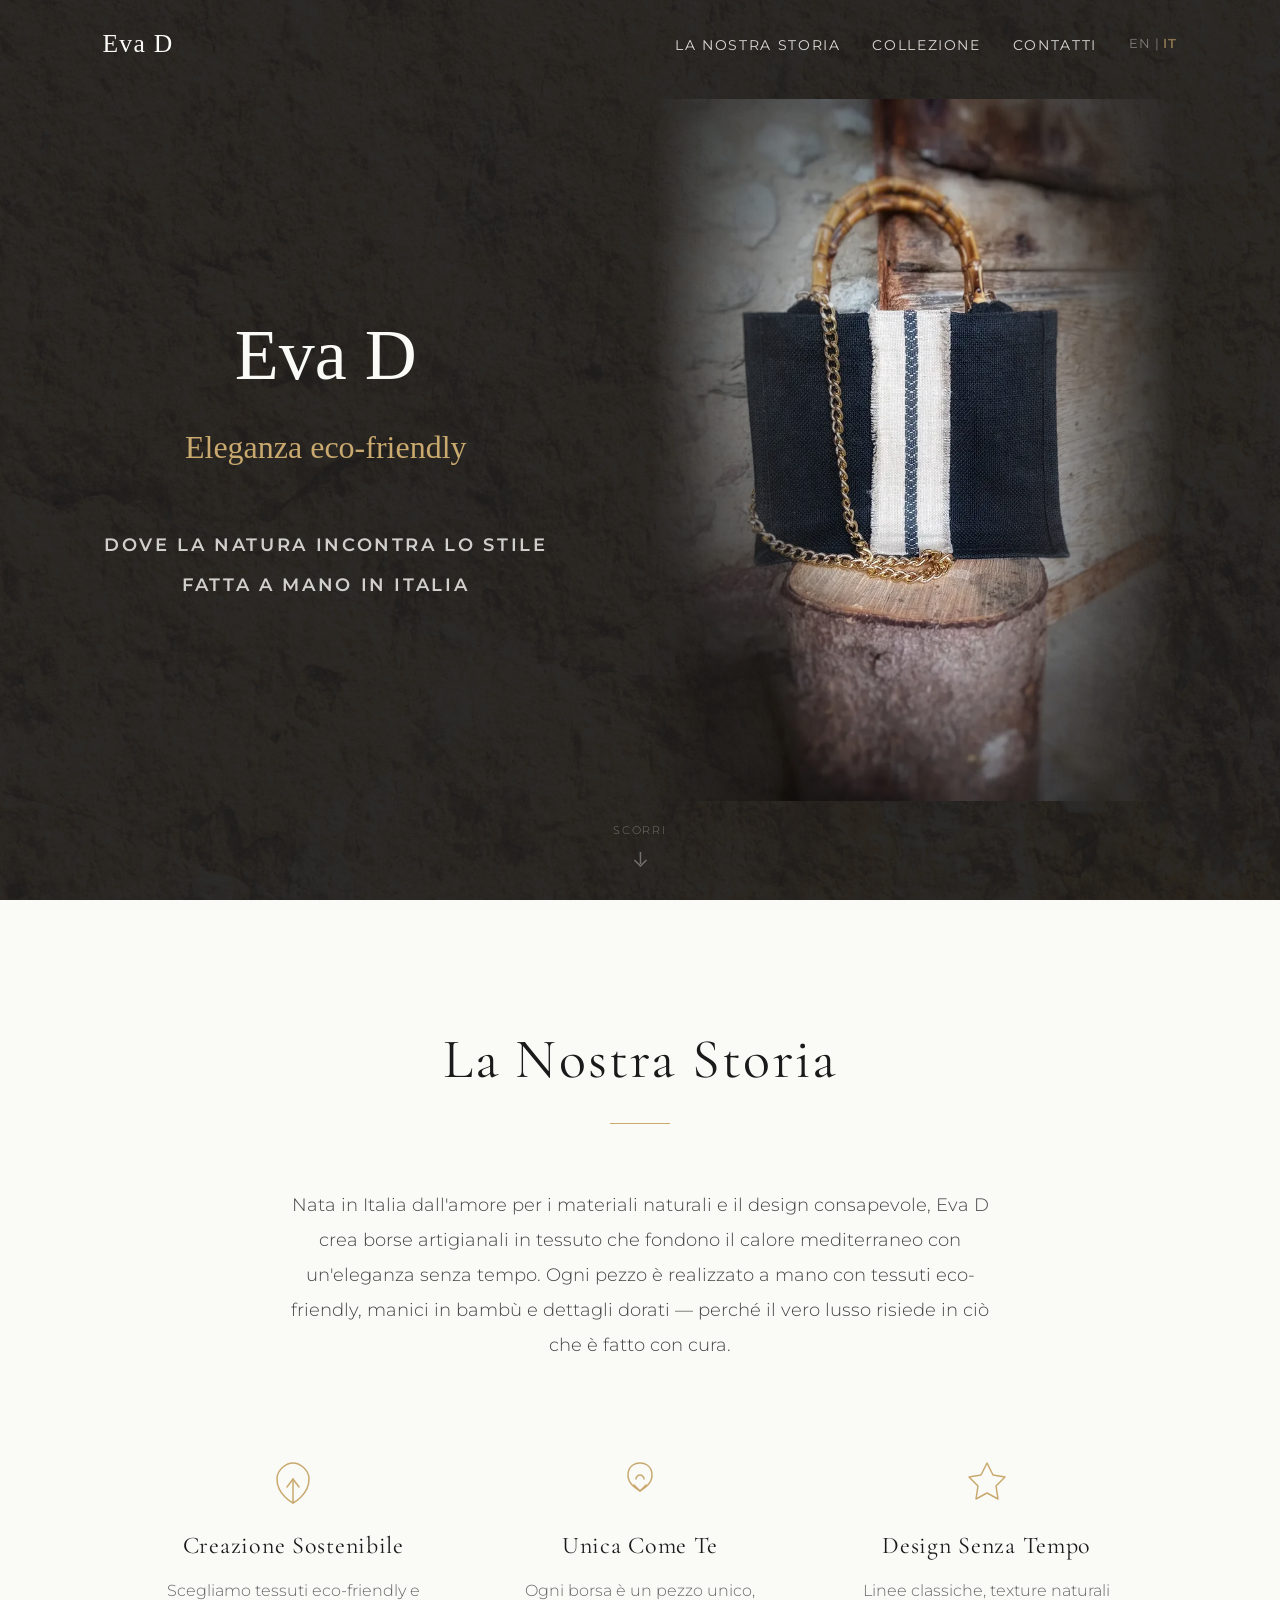
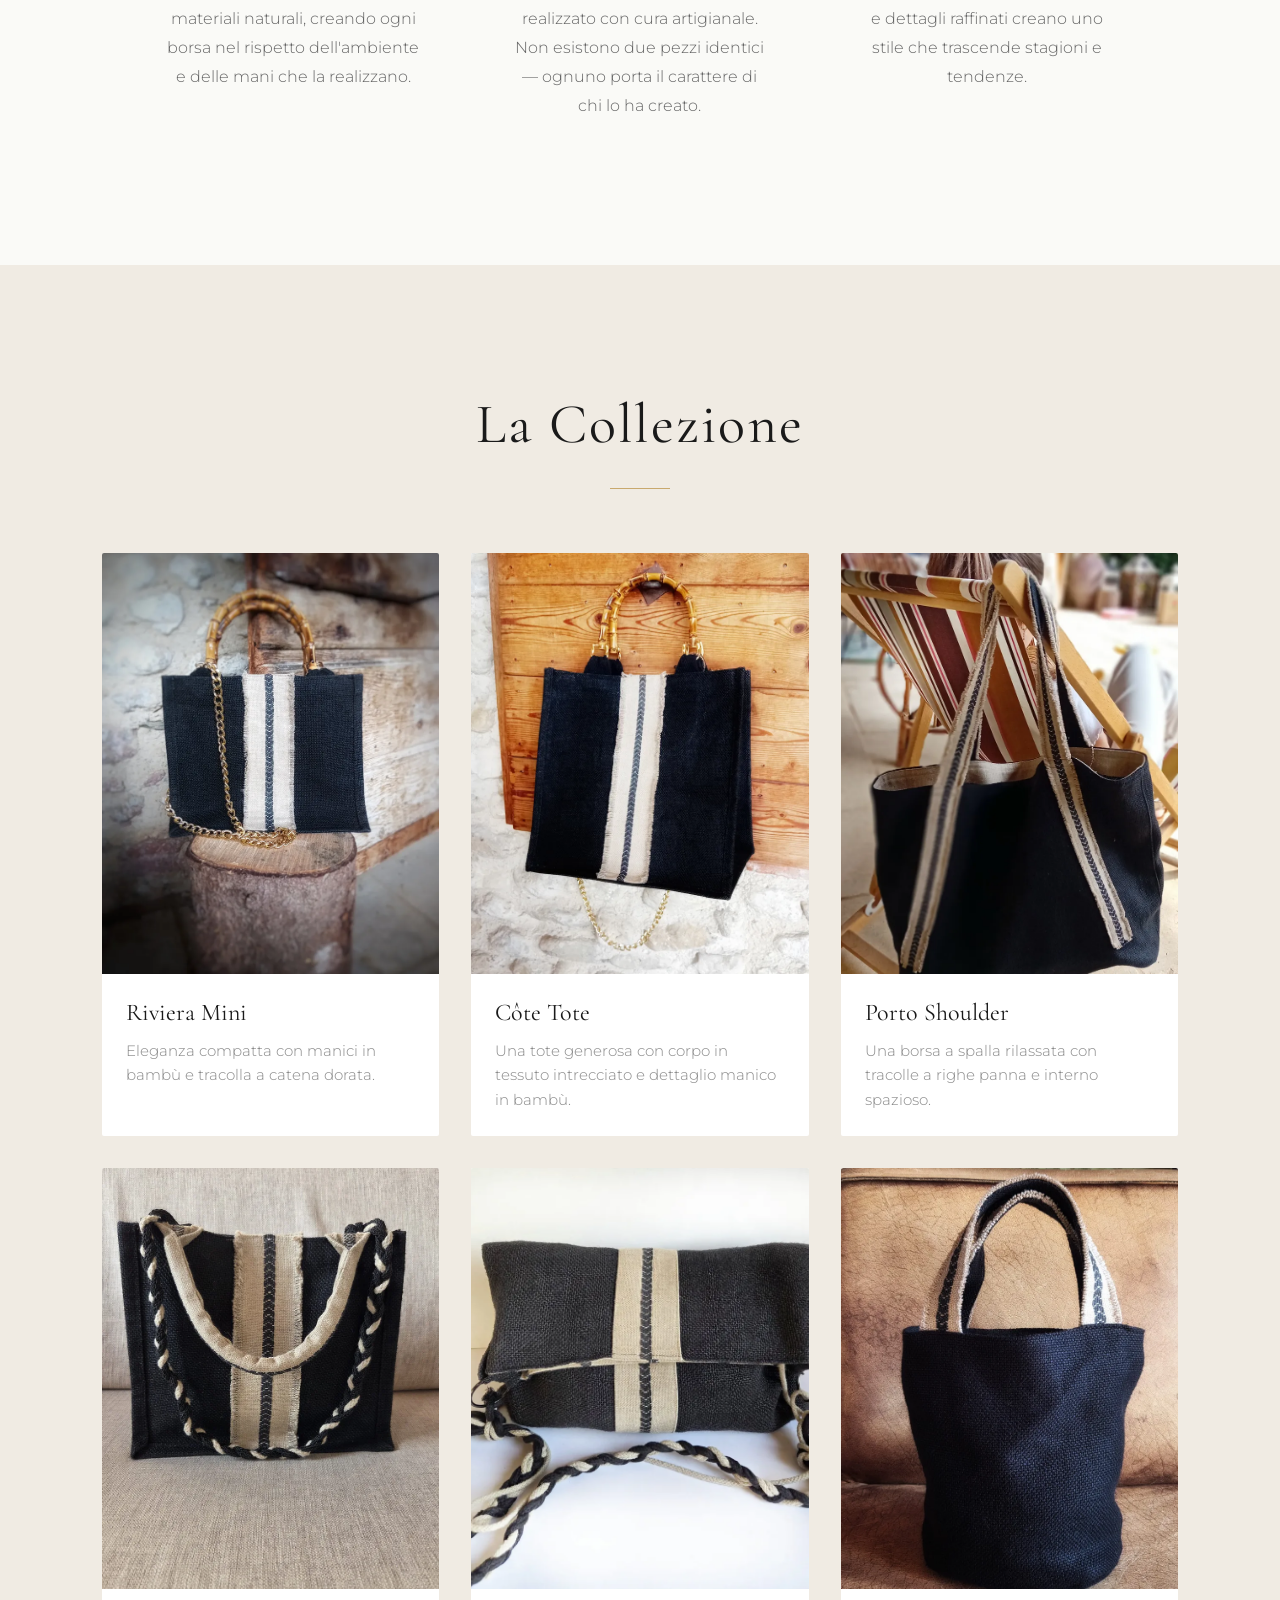
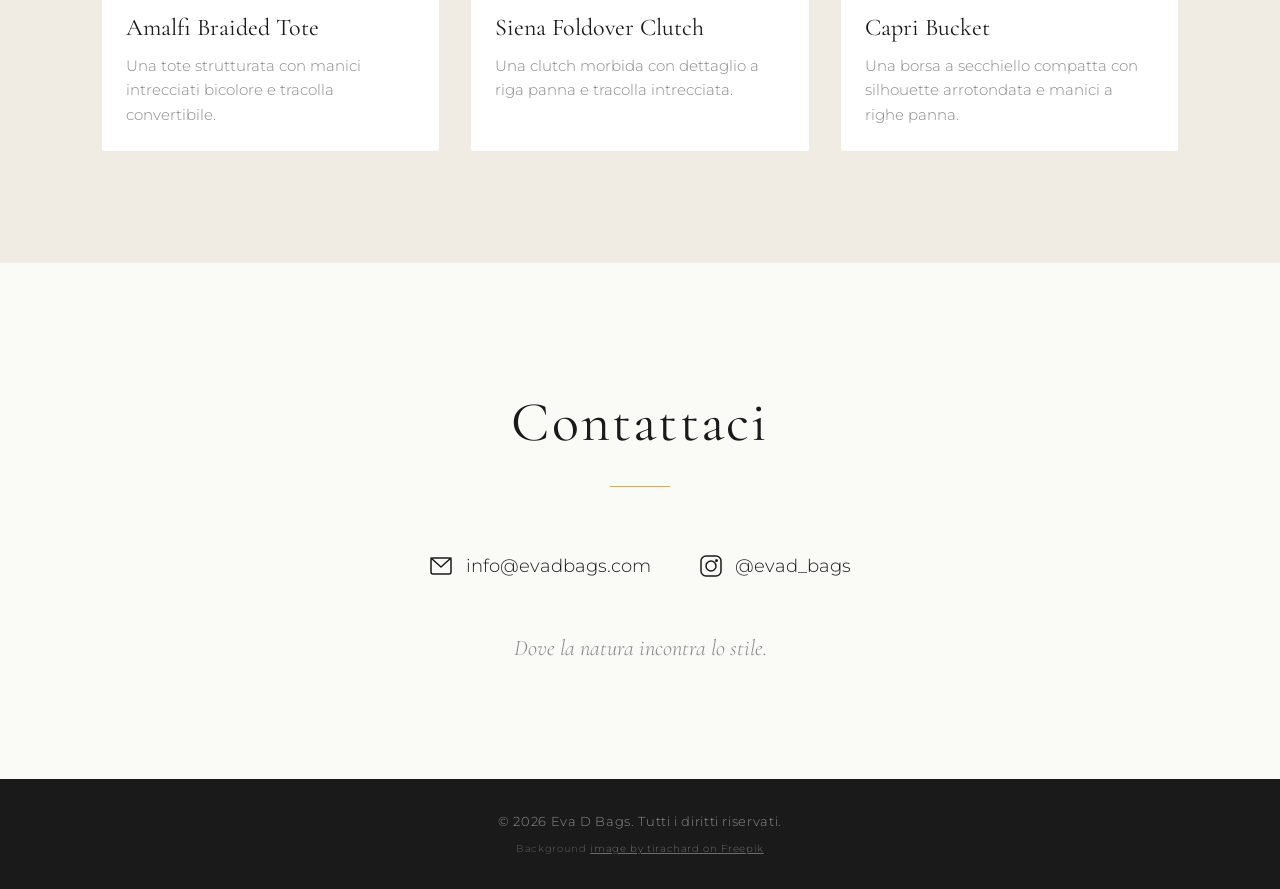
==== it/index.html @ 42381d44 "Further image updates" ====
<!DOCTYPE html>
<html lang="it">
<head>
  <meta charset="UTF-8">
  <meta name="viewport" content="width=device-width, initial-scale=1.0">
  <title>Eva D Bags — Eleganza Eco-Friendly, Fatta a Mano in Italia</title>
  <meta name="description" content="Eva D Bags — Borse artigianali in tessuto eco-friendly, fatte a mano in Italia. Manici in bamb&ugrave;, dettagli in catena dorata, design mediterraneo senza tempo.">
  <link rel="preconnect" href="https://fonts.googleapis.com">
  <link rel="preconnect" href="https://fonts.gstatic.com" crossorigin>
  <link href="https://fonts.googleapis.com/css2?family=Cormorant+Garamond:ital,wght@0,300;0,400;0,500;1,300;1,400&family=Montserrat:wght@300;400;600&display=swap" rel="stylesheet">
  <link rel="stylesheet" href="../css/styles.css">
</head>
<body>

  <!-- SKIP LINK -->
  <a href="#story-content" class="skip-link">Vai al contenuto principale</a>

  <!-- NAV -->
  <nav class="nav" role="navigation" aria-label="Navigazione principale">
    <a href="/" class="logo">Eva D</a>
    <div class="nav__right">
      <ul class="nav__links">
        <li><a href="#story-content">La Nostra Storia</a></li>
        <li><a href="#collection">Collezione</a></li>
        <li><a href="#contact">Contatti</a></li>
      </ul>
      <span class="lang-toggle">
        <a href="/" class="lang-link">EN</a><span class="lang-sep" aria-hidden="true">|</span><span class="active">IT</span>
      </span>
      <button class="hamburger" aria-label="Apri menu" aria-expanded="false" aria-controls="mobile-menu">
        <span aria-hidden="true"></span><span aria-hidden="true"></span><span aria-hidden="true"></span>
      </button>
    </div>
  </nav>

  <!-- MOBILE MENU -->
  <div class="mobile-menu" id="mobile-menu" aria-hidden="true">
    <a href="#story-content">La Nostra Storia</a>
    <a href="#collection">Collezione</a>
    <a href="#contact">Contatti</a>
    <span class="lang-toggle">
      <a href="/" class="lang-link">EN</a><span class="lang-sep" aria-hidden="true">|</span><span class="active">IT</span>
    </span>
  </div>

  <!-- HERO -->
  <section class="hero" id="story">
    <div class="hero__bg" aria-hidden="true"></div>
    <div class="hero__inner">
      <div class="hero__content">
        <h1 class="hero__logo">Eva D</h1>
        <p class="hero__tagline--script">Eleganza eco-friendly</p>
        <p class="hero__tagline">Dove la natura incontra lo stile</p>
        <p class="hero__subtitle">Fatta a mano in Italia</p>
      </div>
      <div class="hero__image">
        <picture>
          <source srcset="../images/bag1/20230917_152557_02_edited.webp" type="image/webp">
          <img src="../images/bag1/20230917_152557_02_edited.jpg" alt="Borsa Eva D artigianale con manici in bamb&ugrave; e catena dorata">
        </picture>
      </div>
    </div>
    <div class="hero__scroll" aria-hidden="true">
      <span>Scorri</span>
      <svg width="20" height="20" viewBox="0 0 20 20" fill="none" stroke="currentColor" stroke-width="1.5"><path d="M10 4v12M4 12l6 6 6-6"/></svg>
    </div>
  </section>

  <!-- LA NOSTRA STORIA -->
  <main>
  <section class="section" id="story-content">
    <div class="section__header fade-in">
      <h2 class="section__title">La Nostra Storia</h2>
      <div class="section__divider" aria-hidden="true"></div>
    </div>

    <p class="intro fade-in">
      Nata in Italia dall'amore per i materiali naturali e il design consapevole, Eva D crea borse artigianali in tessuto
      che fondono il calore mediterraneo con un'eleganza senza tempo. Ogni pezzo &egrave; realizzato a mano con tessuti eco-friendly,
      manici in bamb&ugrave; e dettagli dorati &mdash; perch&eacute; il vero lusso risiede in ci&ograve; che &egrave; fatto con cura.
    </p>

    <div class="benefits fade-in">
      <!-- Creazione Sostenibile -->
      <div class="benefit">
        <div class="benefit__icon" aria-hidden="true">
          <svg viewBox="0 0 48 48" fill="none" stroke="currentColor" stroke-width="1.5" stroke-linecap="round" stroke-linejoin="round">
            <path d="M24 44c0 0-16-8-16-24C8 10 18 4 24 4c6 0 16 6 16 16 0 16-16 24-16 24z"/>
            <path d="M24 44V20"/>
            <path d="M18 28l6-8 6 8"/>
          </svg>
        </div>
        <h3 class="benefit__title">Creazione Sostenibile</h3>
        <p class="benefit__text">Scegliamo tessuti eco-friendly e materiali naturali, creando ogni borsa nel rispetto dell'ambiente e delle mani che la realizzano.</p>
      </div>
      <!-- Unica Come Te -->
      <div class="benefit">
        <div class="benefit__icon" aria-hidden="true">
          <svg viewBox="0 0 48 48" fill="none" stroke="currentColor" stroke-width="1.5" stroke-linecap="round" stroke-linejoin="round">
            <path d="M24 4c-4 0-12 2-12 12 0 8 6 12 12 16 6-4 12-8 12-16 0-10-8-12-12-12z"/>
            <path d="M20 20c0-2 2-4 4-4s4 2 4 4"/>
            <path d="M18 26l6 6 6-6"/>
          </svg>
        </div>
        <h3 class="benefit__title">Unica Come Te</h3>
        <p class="benefit__text">Ogni borsa &egrave; un pezzo unico, realizzato con cura artigianale. Non esistono due pezzi identici &mdash; ognuno porta il carattere di chi lo ha creato.</p>
      </div>
      <!-- Design Senza Tempo -->
      <div class="benefit">
        <div class="benefit__icon" aria-hidden="true">
          <svg viewBox="0 0 48 48" fill="none" stroke="currentColor" stroke-width="1.5" stroke-linecap="round" stroke-linejoin="round">
            <path d="M24 4l6 12 12 2-9 9 2 13-11-6-11 6 2-13-9-9 12-2z"/>
          </svg>
        </div>
        <h3 class="benefit__title">Design Senza Tempo</h3>
        <p class="benefit__text">Linee classiche, texture naturali e dettagli raffinati creano uno stile che trascende stagioni e tendenze.</p>
      </div>
    </div>
  </section>

  <!-- COLLEZIONE -->
  <section class="section section--beige" id="collection">
    <div class="section__header fade-in">
      <h2 class="section__title">La Collezione</h2>
      <div class="section__divider" aria-hidden="true"></div>
    </div>

    <div class="collection-grid">
      <!-- Bag 1: Riviera Mini -->
      <div class="bag-card fade-in"
        aria-label="Riviera Mini — apri galleria"
        data-images='["../images/bag1/20230917_152557_02_edited.webp","../images/bag1/20230917_130843_edited_01.webp","../images/bag1/20230917_130938_edited__2_.webp","../images/bag1/20230917_142634_edited_01.webp"]'
        data-thumbs='["../images/bag1/20230917_152557_02_edited_thumb.webp","../images/bag1/20230917_130843_edited_01_thumb.webp","../images/bag1/20230917_130938_edited__2__thumb.webp","../images/bag1/20230917_142634_edited_01_thumb.webp"]'>
        <div class="bag-card__image">
          <picture>
            <source srcset="../images/bag1/card.webp" type="image/webp">
            <img src="../images/bag1/card.jpg" alt="Riviera Mini — borsa in tessuto scuro con riga panna, manici in bamb&ugrave; e catena dorata" loading="lazy">
          </picture>
        </div>
        <div class="bag-card__info">
          <h3 class="bag-card__name">Riviera Mini</h3>
          <p class="bag-card__desc">Eleganza compatta con manici in bamb&ugrave; e tracolla a catena dorata.</p>
        </div>
      </div>

      <!-- Bag 2: C&ocirc;te Tote -->
      <div class="bag-card fade-in"
        aria-label="C&ocirc;te Tote — apri galleria"
        data-images='["../images/bag2/20230917_143143_edited.webp","../images/bag2/20230917_141455_edited.webp","../images/bag2/20230917_145213_edited.webp"]'
        data-thumbs='["../images/bag2/20230917_143143_edited_thumb.webp","../images/bag2/20230917_141455_edited_thumb.webp","../images/bag2/20230917_145213_edited_thumb.webp"]'>
        <div class="bag-card__image">
          <picture>
            <source srcset="../images/bag2/card.webp" type="image/webp">
            <img src="../images/bag2/card.jpg" alt="C&ocirc;te Tote — tote in tessuto scuro con riga panna e manici in bamb&ugrave;" loading="lazy">
          </picture>
        </div>
        <div class="bag-card__info">
          <h3 class="bag-card__name">C&ocirc;te Tote</h3>
          <p class="bag-card__desc">Una tote generosa con corpo in tessuto intrecciato e dettaglio manico in bamb&ugrave;.</p>
        </div>
      </div>

      <!-- Bag 3: Porto Shoulder -->
      <div class="bag-card fade-in"
        aria-label="Porto Shoulder — apri galleria"
        data-images='["../images/bag3/20230917_140640_edited.webp","../images/bag3/20230917_140809_edited.webp","../images/bag3/20230917_144922_edited.webp","../images/bag3/20230917_145031_edited.webp"]'
        data-thumbs='["../images/bag3/20230917_140640_edited_thumb.webp","../images/bag3/20230917_140809_edited_thumb.webp","../images/bag3/20230917_144922_edited_thumb.webp","../images/bag3/20230917_145031_edited_thumb.webp"]'>
        <div class="bag-card__image">
          <picture>
            <source srcset="../images/bag3/card.webp" type="image/webp">
            <img src="../images/bag3/card.jpg" alt="Porto Shoulder — borsa a spalla in tessuto scuro con tracolle a righe panna" loading="lazy">
          </picture>
        </div>
        <div class="bag-card__info">
          <h3 class="bag-card__name">Porto Shoulder</h3>
          <p class="bag-card__desc">Una borsa a spalla rilassata con tracolle a righe panna e interno spazioso.</p>
        </div>
      </div>

      <!-- Bag 4: Amalfi Braided Tote -->
      <div class="bag-card fade-in"
        aria-label="Amalfi Braided Tote — apri galleria"
        data-images='["../images/bag4/img1.webp","../images/bag4/img2.webp","../images/bag4/img3.webp"]'
        data-thumbs='["../images/bag4/img1_thumb.webp","../images/bag4/img2_thumb.webp","../images/bag4/img3_thumb.webp"]'>
        <div class="bag-card__image">
          <picture>
            <source srcset="../images/bag4/card.webp" type="image/webp">
            <img src="../images/bag4/card.jpg" alt="Amalfi Braided Tote — tote strutturata in tessuto scuro con manici intrecciati panna e nero" loading="lazy">
          </picture>
        </div>
        <div class="bag-card__info">
          <h3 class="bag-card__name">Amalfi Braided Tote</h3>
          <p class="bag-card__desc">Una tote strutturata con manici intrecciati bicolore e tracolla convertibile.</p>
        </div>
      </div>

      <!-- Bag 5: Siena Foldover Clutch -->
      <div class="bag-card fade-in"
        aria-label="Siena Foldover Clutch — apri galleria"
        data-images='["../images/bag5/img1.webp","../images/bag5/img2.webp","../images/bag5/img3.webp","../images/bag5/img4.webp"]'
        data-thumbs='["../images/bag5/img1_thumb.webp","../images/bag5/img2_thumb.webp","../images/bag5/img3_thumb.webp","../images/bag5/img4_thumb.webp"]'>
        <div class="bag-card__image">
          <picture>
            <source srcset="../images/bag5/card.webp" type="image/webp">
            <img src="../images/bag5/card.jpg" alt="Siena Foldover Clutch — clutch morbida in tessuto scuro con riga panna e tracolla intrecciata" loading="lazy">
          </picture>
        </div>
        <div class="bag-card__info">
          <h3 class="bag-card__name">Siena Foldover Clutch</h3>
          <p class="bag-card__desc">Una clutch morbida con dettaglio a riga panna e tracolla intrecciata.</p>
        </div>
      </div>

      <!-- Bag 6: Capri Bucket -->
      <div class="bag-card fade-in"
        aria-label="Capri Bucket — apri galleria"
        data-images='["../images/bag6/img1.webp","../images/bag6/img2.webp","../images/bag6/img3.webp","../images/bag6/img4.webp"]'
        data-thumbs='["../images/bag6/img1_thumb.webp","../images/bag6/img2_thumb.webp","../images/bag6/img3_thumb.webp","../images/bag6/img4_thumb.webp"]'>
        <div class="bag-card__image">
          <picture>
            <source srcset="../images/bag6/card.webp" type="image/webp">
            <img src="../images/bag6/card.jpg" alt="Capri Bucket — piccola borsa a secchiello in tessuto scuro con manici a righe panna" loading="lazy">
          </picture>
        </div>
        <div class="bag-card__info">
          <h3 class="bag-card__name">Capri Bucket</h3>
          <p class="bag-card__desc">Una borsa a secchiello compatta con silhouette arrotondata e manici a righe panna.</p>
        </div>
      </div>
    </div>
  </section>

  <!-- CONTATTI -->
  <section class="section contact" id="contact">
    <div class="section__header fade-in">
      <h2 class="section__title">Contattaci</h2>
      <div class="section__divider" aria-hidden="true"></div>
    </div>

    <div class="contact__links fade-in">
      <a href="mailto:info@evadbags.com" class="contact__link">
        <svg aria-hidden="true" viewBox="0 0 24 24" fill="none" stroke="currentColor" stroke-width="1.5" stroke-linecap="round" stroke-linejoin="round">
          <rect x="2" y="4" width="20" height="16" rx="2"/>
          <path d="M22 4L12 13 2 4"/>
        </svg>
        info@evadbags.com
      </a>
      <a href="https://instagram.com/evad_bags" target="_blank" rel="noopener" class="contact__link">
        <svg aria-hidden="true" viewBox="0 0 24 24" fill="none" stroke="currentColor" stroke-width="1.5" stroke-linecap="round" stroke-linejoin="round">
          <rect x="2" y="2" width="20" height="20" rx="5"/>
          <circle cx="12" cy="12" r="5"/>
          <circle cx="17.5" cy="6.5" r="1.5" fill="currentColor" stroke="none"/>
        </svg>
        @evad_bags
      </a>
    </div>

    <p class="contact__tagline fade-in">Dove la natura incontra lo stile.</p>
  </section>
  </main>

  <!-- FOOTER -->
  <footer class="footer">
    &copy; 2026 Eva D Bags. Tutti i diritti riservati.
    <span class="footer__attribution">Background <a href="https://www.freepik.com/free-photo/stain-white-concrete-counter-building_1040081.htm" target="_blank" rel="noopener">image by tirachard on Freepik</a></span>
  </footer>

  <!-- LIGHTBOX -->
  <div class="lightbox" role="dialog" aria-label="Galleria immagini" aria-hidden="true">
    <button class="lightbox__close" aria-label="Chiudi galleria">&times;</button>
    <div class="lightbox__main">
      <button class="lightbox__arrow lightbox__arrow--prev" aria-label="Immagine precedente">&#8249;</button>
      <img src="" alt="">
      <button class="lightbox__arrow lightbox__arrow--next" aria-label="Immagine successiva">&#8250;</button>
    </div>
    <div class="lightbox__info" aria-live="polite">
      <h3 class="lightbox__name"></h3>
      <p class="lightbox__desc"></p>
    </div>
    <div class="lightbox__thumbs"></div>
  </div>

  <script src="../js/main.js"></script>
</body>
</html>
---- css/styles.css ----
/* ===== RESET & BASE ===== */
*, *::before, *::after { margin: 0; padding: 0; box-sizing: border-box; }
html { scroll-behavior: smooth; }
body {
  font-family: 'Montserrat', sans-serif;
  font-weight: 300;
  color: #1A1A1A;
  background: #FAFAF7;
  line-height: 1.7;
  -webkit-font-smoothing: antialiased;
}
img { max-width: 100%; height: auto; display: block; }
a { color: inherit; text-decoration: none; }
button { font-family: inherit; cursor: pointer; border: none; background: none; }

/* ===== SKIP LINK ===== */
.skip-link {
  position: absolute;
  top: -100%;
  left: 1rem;
  padding: 0.8rem 1.5rem;
  background: #1A1A1A;
  color: #FAFAF7;
  font-size: 0.9rem;
  z-index: 9999;
  border-radius: 0 0 4px 4px;
}
.skip-link:focus {
  top: 0;
}

/* ===== FOCUS VISIBLE ===== */
*:focus-visible {
  outline: 2px solid #C9A96E;
  outline-offset: 2px;
}

/* ===== TYPOGRAPHY ===== */
h1, h2, h3 { font-family: 'Cormorant Garamond', serif; font-weight: 400; }
.logo {
  font-family: 'Lucida Handwriting', 'Brush Script MT', cursive;
  font-size: 1.6rem;
  letter-spacing: 0.05em;
  color: #1A1A1A;
}

/* ===== NAV ===== */
.nav {
  position: fixed;
  top: 0;
  left: 0;
  right: 0;
  z-index: 1000;
  display: flex;
  align-items: center;
  justify-content: space-between;
  padding: 1.2rem 5%;
  transition: background 0.4s, box-shadow 0.4s, padding 0.4s;
}
.nav--scrolled {
  background: rgba(250, 250, 247, 0.97);
  box-shadow: 0 1px 20px rgba(0,0,0,0.06);
  padding: 0.8rem 5%;
}
.nav .logo { color: #FAFAF7; }
.nav--scrolled .logo { color: #1A1A1A; }
.nav__right { display: flex; align-items: center; gap: 2rem; }
.nav__links { display: flex; gap: 2rem; list-style: none; }
.nav__links a {
  font-size: 0.85rem;
  font-weight: 400;
  letter-spacing: 0.12em;
  text-transform: uppercase;
  position: relative;
  transition: color 0.3s;
  color: rgba(250, 250, 247, 0.85);
}
.nav--scrolled .nav__links a { color: #1A1A1A; }
.nav__links a::after {
  content: '';
  position: absolute;
  bottom: -4px;
  left: 0;
  width: 0;
  height: 1px;
  background: #C9A96E;
  transition: width 0.3s;
}
.nav__links a:hover::after { width: 100%; }
.lang-toggle {
  font-size: 0.8rem;
  font-weight: 400;
  letter-spacing: 0.1em;
  color: rgba(250, 250, 247, 0.7);
  opacity: 0.6;
  transition: opacity 0.3s;
}
.lang-toggle:hover { opacity: 1; }
.lang-toggle .active { opacity: 1; font-weight: 600; color: #C9A96E; }
.nav--scrolled .lang-toggle { color: #1A1A1A; }
.lang-sep { margin: 0 0.2rem; }

/* Hamburger */
.hamburger { display: none; flex-direction: column; gap: 5px; padding: 4px; }
.hamburger span {
  display: block;
  width: 24px;
  height: 1.5px;
  background: #FAFAF7;
  transition: transform 0.3s, opacity 0.3s;
}
.hamburger.open span:nth-child(1) { transform: translateY(6.5px) rotate(45deg); }
.hamburger.open span:nth-child(2) { opacity: 0; }
.hamburger.open span:nth-child(3) { transform: translateY(-6.5px) rotate(-45deg); }
.nav--scrolled .hamburger span { background: #1A1A1A; }

/* Mobile nav */
.mobile-menu {
  display: none;
  position: fixed;
  top: 0;
  left: 0;
  right: 0;
  bottom: 0;
  background: rgba(250, 250, 247, 0.98);
  z-index: 999;
  flex-direction: column;
  align-items: center;
  justify-content: center;
  gap: 2.5rem;
}
.mobile-menu.open { display: flex; }
.mobile-menu a {
  font-family: 'Cormorant Garamond', serif;
  font-size: 1.8rem;
  letter-spacing: 0.08em;
}
.mobile-menu .lang-toggle { font-size: 1rem; margin-top: 1rem; }

/* ===== HERO ===== */
.hero {
  position: relative;
  height: 100vh;
  min-height: 600px;
  display: flex;
  align-items: center;
  justify-content: center;
  overflow: hidden;
  background: #1A1A1A;
}
.hero__bg {
  position: absolute;
  inset: 0;
  z-index: 0;
  background: url('../images/hero-bg.webp') center/cover no-repeat;
  opacity: 0.08;
}
.hero__inner {
  position: relative;
  z-index: 1;
  display: flex;
  align-items: center;
  justify-content: center;
  gap: clamp(3rem, 8vw, 8rem);
  width: 100%;
  max-width: 1200px;
  padding: 2rem 5%;
}
.hero__content {
  flex: 1;
  text-align: center;
}
.hero__logo {
  font-family: 'Lucida Handwriting', 'Brush Script MT', cursive;
  font-size: clamp(2.5rem, 6vw, 4.5rem);
  color: #FAFAF7;
  margin-bottom: 0.2rem;
}
.hero__tagline--script {
  font-family: 'Lucida Handwriting', 'Brush Script MT', cursive;
  font-size: clamp(1.4rem, 3vw, 2rem);
  color: #C9A96E;
  margin-bottom: 3.5rem;
  white-space: nowrap;
}
.hero__tagline,
.hero__subtitle {
  font-family: 'Montserrat', sans-serif;
  font-size: clamp(0.9rem, 1.8vw, 1.1rem);
  font-weight: 600;
  letter-spacing: 0.15em;
  text-transform: uppercase;
  color: rgba(250, 250, 247, 0.8);
  margin-bottom: 0.4rem;
  white-space: nowrap;
}
.hero__subtitle {
  margin-top: 0.6rem;
}
.hero__image {
  flex: 1 1 50%;
  max-width: 550px;
  position: relative;
}
.hero__image img {
  -webkit-mask-image: linear-gradient(to right, transparent, black 40%, black 60%, transparent);
  mask-image: linear-gradient(to right, transparent, black 40%, black 60%, transparent);
}
.hero__image img {
  width: 100%;
  height: auto;
  display: block;
}
.hero__scroll {
  position: absolute;
  bottom: 2rem;
  left: 50%;
  transform: translateX(-50%);
  z-index: 1;
  display: flex;
  flex-direction: column;
  align-items: center;
  gap: 0.5rem;
  color: rgba(250, 250, 247, 0.6);
  opacity: 0.6;
  animation: bounce 2s infinite;
}
.hero__scroll span {
  font-size: 0.7rem;
  letter-spacing: 0.15em;
  text-transform: uppercase;
}
@keyframes bounce {
  0%, 100% { transform: translateX(-50%) translateY(0); }
  50% { transform: translateX(-50%) translateY(8px); }
}

/* ===== SECTIONS ===== */
.section {
  padding: 6rem 5%;
}
.section--beige { background: #F0EBE3; }
.section__header {
  text-align: center;
  margin-bottom: 4rem;
}
.section__title {
  font-size: clamp(2.2rem, 5vw, 3.5rem);
  margin-bottom: 1rem;
  letter-spacing: 0.04em;
}
.section__divider {
  width: 60px;
  height: 1px;
  background: #C9A96E;
  margin: 0 auto;
}

/* ===== STORY / INTRO ===== */
.intro {
  max-width: 700px;
  margin: 0 auto 4rem;
  text-align: center;
  font-size: 1.15rem;
  line-height: 1.9;
  color: #444;
}

/* Benefits */
.benefits {
  display: grid;
  grid-template-columns: 1fr;
  gap: 2.5rem;
  max-width: 1000px;
  margin: 0 auto;
}
.benefit {
  text-align: center;
  padding: 2rem 1.5rem;
}
.benefit__icon {
  width: 48px;
  height: 48px;
  margin: 0 auto 1.2rem;
  color: #C9A96E;
}
.benefit__icon svg { width: 100%; height: 100%; }
.benefit__title {
  font-size: 1.5rem;
  margin-bottom: 0.6rem;
  letter-spacing: 0.03em;
}
.benefit__text {
  font-size: 1rem;
  color: #666;
  line-height: 1.8;
}

/* ===== COLLECTION ===== */
.collection-grid {
  display: grid;
  grid-template-columns: 1fr;
  gap: 2rem;
  max-width: 1200px;
  margin: 0 auto;
}
.bag-card {
  position: relative;
  cursor: pointer;
  overflow: hidden;
  border-radius: 2px;
  background: #fff;
  transition: transform 0.4s, box-shadow 0.4s;
}
.bag-card:hover {
  transform: translateY(-4px);
  box-shadow: 0 12px 40px rgba(0,0,0,0.08);
}
.bag-card__image {
  aspect-ratio: 4/5;
  overflow: hidden;
}
.bag-card__image img, .bag-card__image picture {
  width: 100%;
  height: 100%;
  object-fit: cover;
  transition: transform 0.6s;
}
.bag-card:hover .bag-card__image img { transform: scale(1.03); }
.bag-card__info {
  padding: 1.2rem 1.5rem 1.5rem;
}
.bag-card__name {
  font-family: 'Cormorant Garamond', serif;
  font-size: 1.5rem;
  margin-bottom: 0.3rem;
}
.bag-card__desc {
  font-size: 0.95rem;
  color: #888;
  line-height: 1.6;
}
.bag-card--placeholder {
  cursor: default;
}
.bag-card--placeholder:hover {
  transform: none;
  box-shadow: none;
}
.bag-card--placeholder .bag-card__image {
  display: flex;
  align-items: center;
  justify-content: center;
  background: #F0EBE3;
}
.bag-card--placeholder .bag-card__image img { object-fit: contain; padding: 2rem; }

/* ===== LIGHTBOX ===== */
.lightbox {
  display: none;
  position: fixed;
  inset: 0;
  z-index: 2000;
  background: rgba(26, 26, 26, 0.92);
  align-items: center;
  justify-content: center;
  flex-direction: column;
  padding: 2rem;
}
.lightbox.open { display: flex; }
.lightbox__close {
  position: absolute;
  top: 1.5rem;
  right: 1.5rem;
  color: #fff;
  font-size: 2rem;
  z-index: 2001;
  opacity: 0.7;
  transition: opacity 0.3s;
  background: none;
  border: none;
  cursor: pointer;
  line-height: 1;
}
.lightbox__close:hover { opacity: 1; }
.lightbox__main {
  position: relative;
  max-width: 800px;
  width: 100%;
  display: flex;
  align-items: center;
  justify-content: center;
}
.lightbox__main img {
  max-height: 70vh;
  max-width: 100%;
  object-fit: contain;
  border-radius: 2px;
}
.lightbox__arrow {
  position: absolute;
  top: 50%;
  transform: translateY(-50%);
  color: #fff;
  font-size: 2.5rem;
  opacity: 0.6;
  transition: opacity 0.3s;
  background: none;
  border: none;
  cursor: pointer;
  padding: 1rem;
  z-index: 2001;
}
.lightbox__arrow:hover { opacity: 1; }
.lightbox__arrow--prev { left: -3rem; }
.lightbox__arrow--next { right: -3rem; }
.lightbox__info {
  text-align: center;
  color: #fff;
  margin-top: 1.2rem;
}
.lightbox__name {
  font-family: 'Cormorant Garamond', serif;
  font-size: 1.5rem;
  margin-bottom: 0.3rem;
}
.lightbox__desc {
  font-size: 0.85rem;
  opacity: 0.7;
}
.lightbox__thumbs {
  display: flex;
  gap: 0.5rem;
  margin-top: 1rem;
  justify-content: center;
  flex-wrap: wrap;
}
.lightbox__thumb {
  width: 60px;
  height: 60px;
  border-radius: 2px;
  overflow: hidden;
  cursor: pointer;
  opacity: 0.5;
  transition: opacity 0.3s;
  border: 2px solid transparent;
}
.lightbox__thumb.active { opacity: 1; border-color: #C9A96E; }
.lightbox__thumb:hover { opacity: 0.8; }
.lightbox__thumb img { width: 100%; height: 100%; object-fit: cover; }

/* ===== CONTACT ===== */
.contact {
  text-align: center;
}
.contact__links {
  display: flex;
  justify-content: center;
  gap: 3rem;
  margin-top: 2rem;
  flex-wrap: wrap;
}
.contact__link {
  display: flex;
  align-items: center;
  gap: 0.8rem;
  font-size: 1.1rem;
  transition: color 0.3s;
}
.contact__link:hover { color: #C9A96E; }
.contact__link svg {
  width: 24px;
  height: 24px;
  flex-shrink: 0;
}
.contact__tagline {
  margin-top: 3rem;
  font-family: 'Cormorant Garamond', serif;
  font-size: 1.4rem;
  font-style: italic;
  color: #888;
}

/* ===== FOOTER ===== */
.footer {
  background: #1A1A1A;
  color: rgba(255,255,255,0.5);
  text-align: center;
  padding: 2rem 5%;
  font-size: 0.8rem;
  letter-spacing: 0.05em;
}
.footer__attribution {
  display: block;
  margin-top: 0.5rem;
  font-size: 0.6rem;
  opacity: 0.6;
}
.footer__attribution a {
  color: rgba(255,255,255,0.6);
  text-decoration: underline;
}

/* ===== ANIMATIONS ===== */
.fade-in {
  opacity: 0;
  transform: translateY(30px);
  transition: opacity 0.8s ease, transform 0.8s ease;
}
.fade-in.visible {
  opacity: 1;
  transform: translateY(0);
}

/* ===== RESPONSIVE ===== */
@media (min-width: 768px) {
  .benefits { grid-template-columns: repeat(3, 1fr); }
  .collection-grid { grid-template-columns: repeat(2, 1fr); }
}
@media (min-width: 1024px) {
  .collection-grid { grid-template-columns: repeat(3, 1fr); }
  .nav { padding: 1.4rem 8%; }
  .nav--scrolled { padding: 0.9rem 8%; }
  .section { padding: 7rem 8%; }
}
@media (max-width: 767px) {
  .nav__links { display: none; }
  .nav .lang-toggle { display: none; }
  .hamburger { display: flex; }
  .hero__inner {
    flex-direction: column-reverse;
    text-align: center;
    gap: 2rem;
  }
  .hero__image { width: clamp(180px, 50vw, 280px); }
  .lightbox__arrow--prev { left: 0; }
  .lightbox__arrow--next { right: 0; }
  .lightbox__arrow { font-size: 1.8rem; padding: 0.5rem; }
}
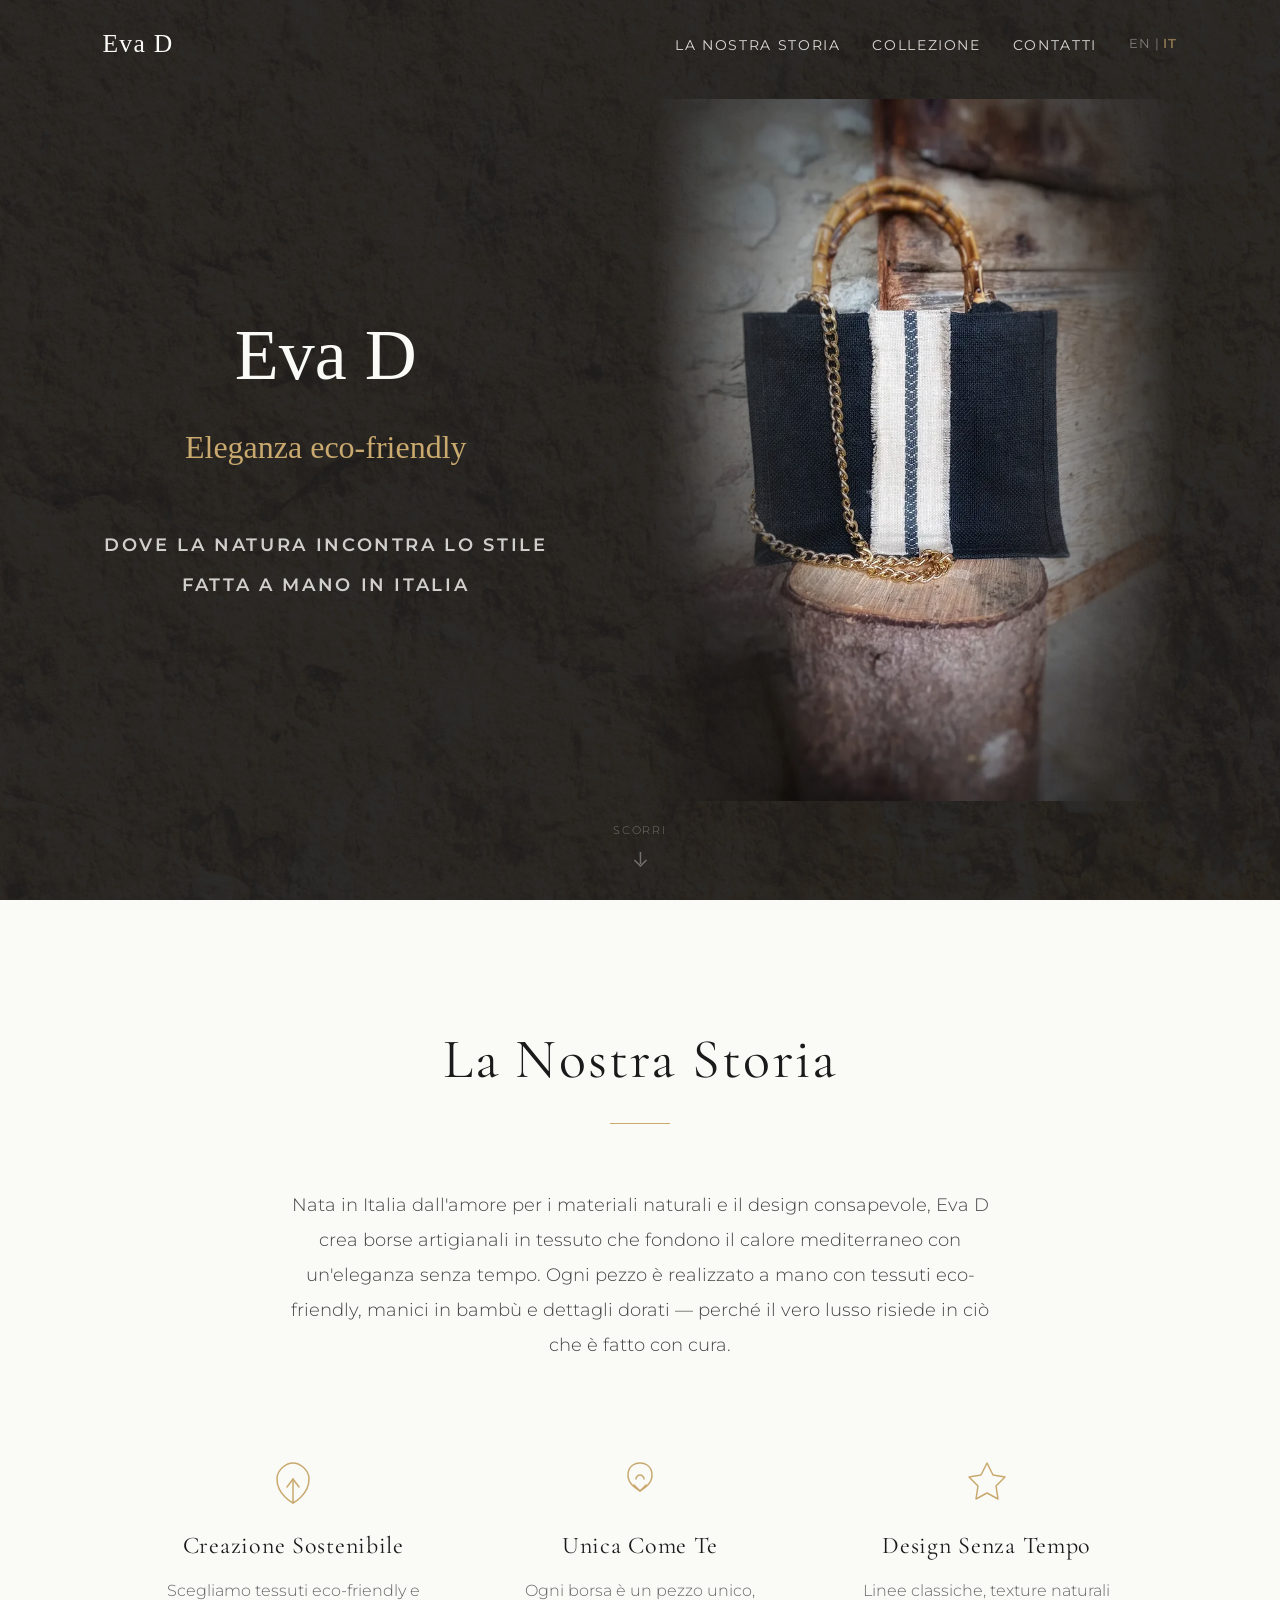
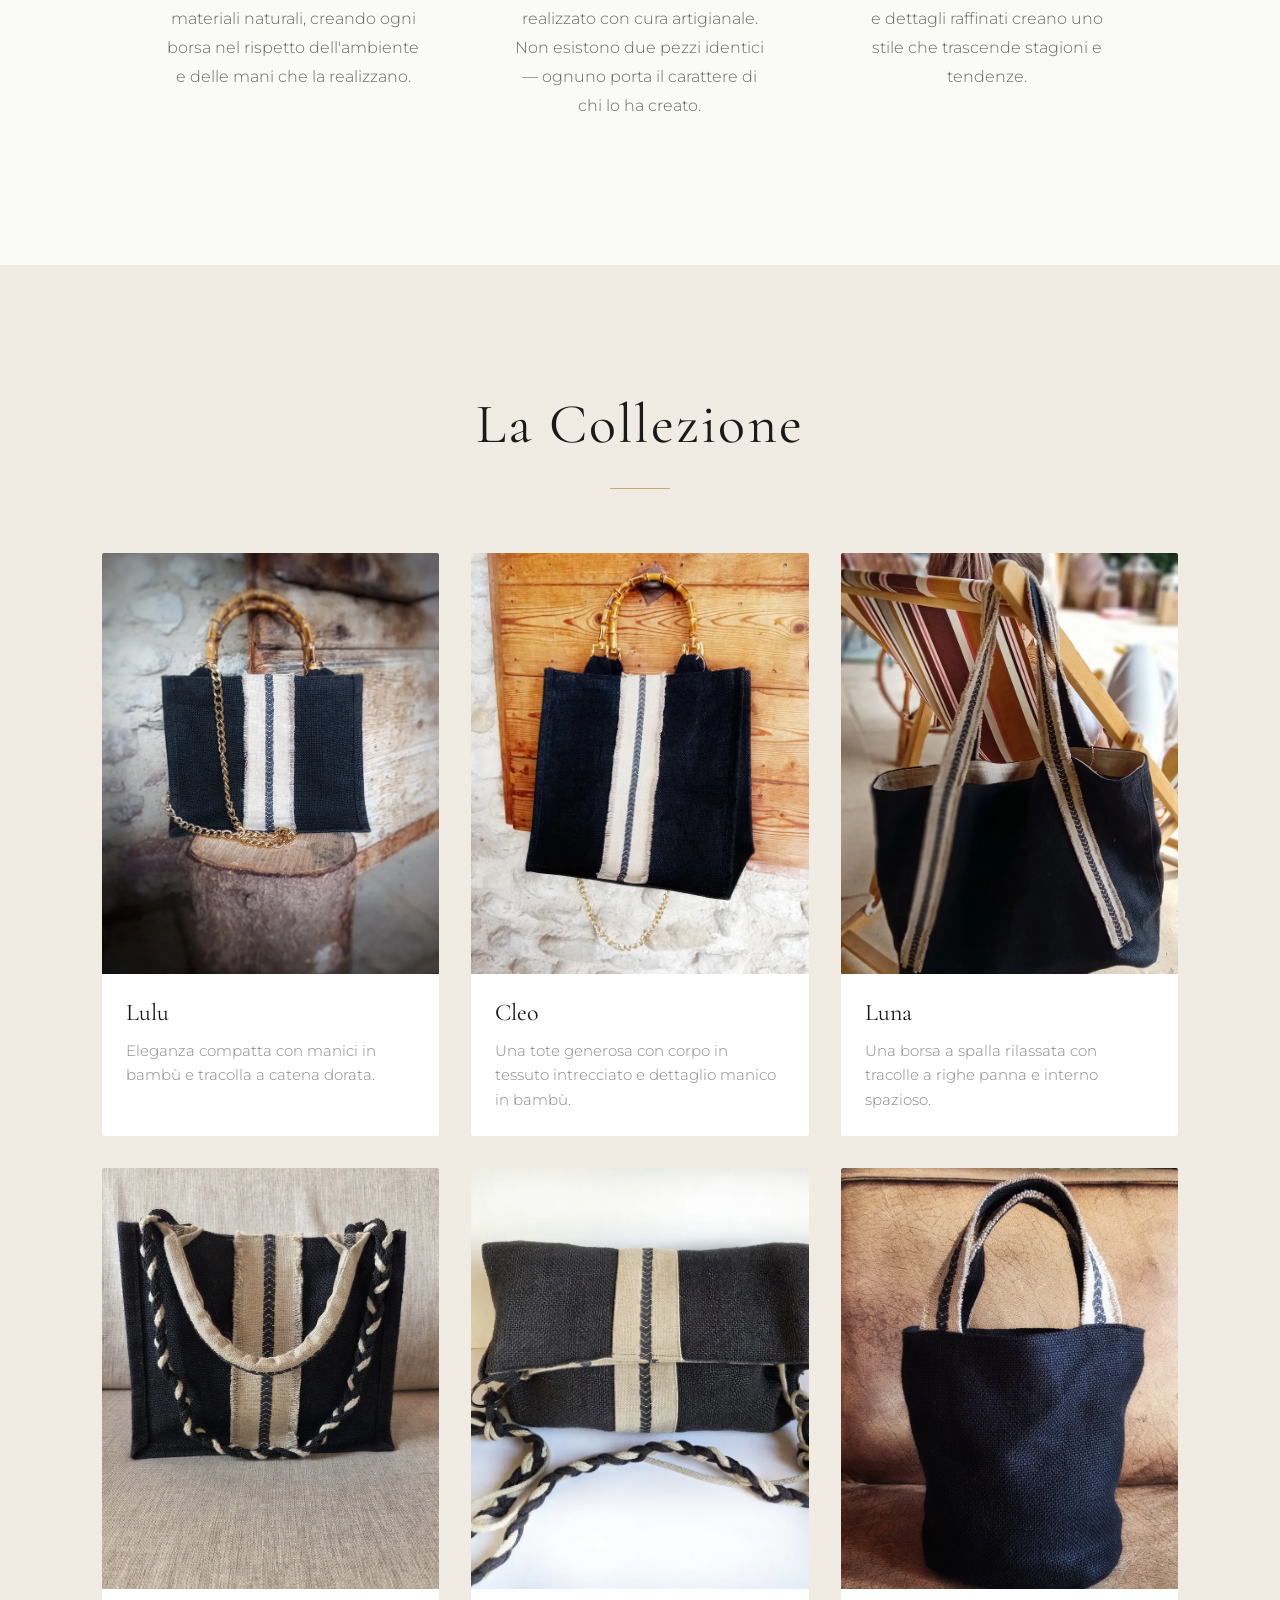
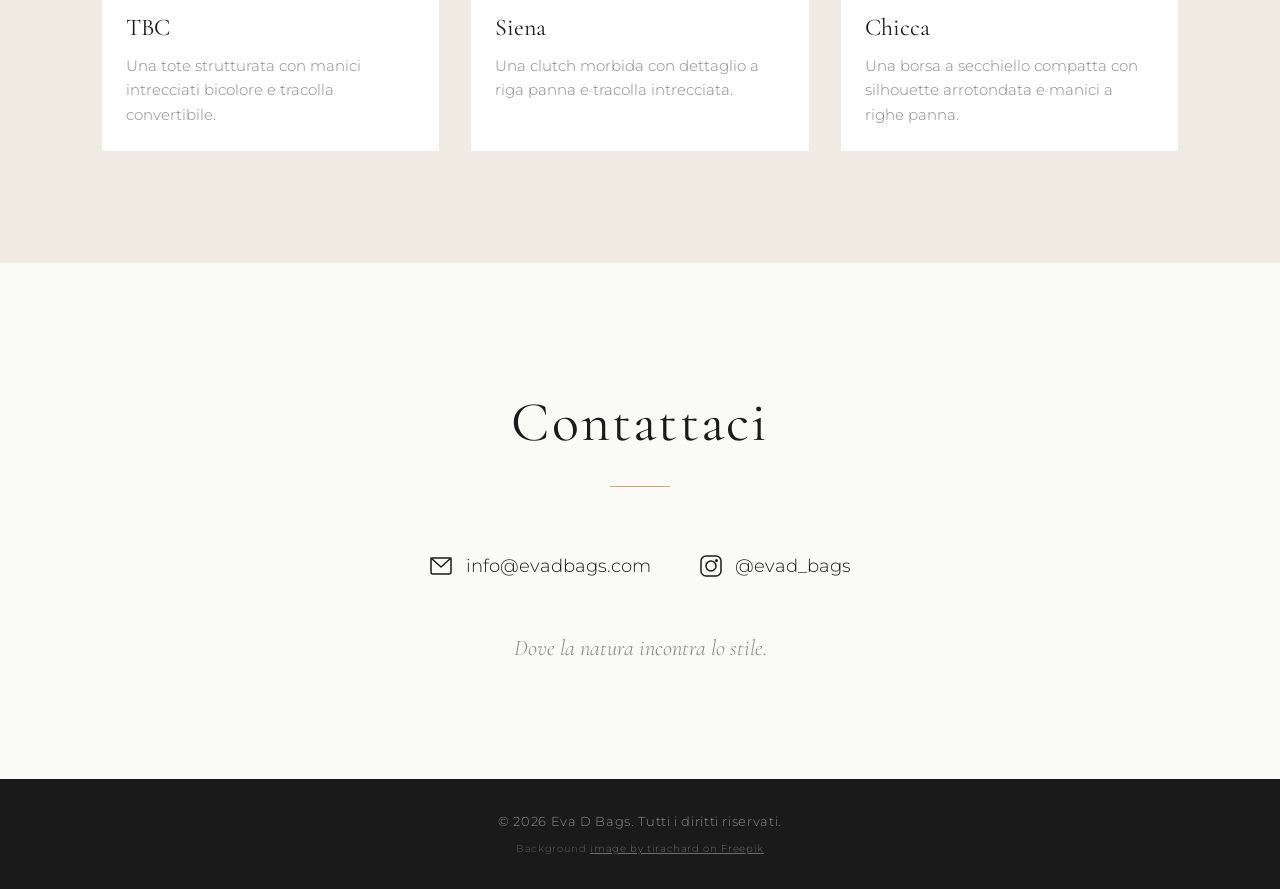
==== commit d1002795: "Added names, copy, materials and sizes" ====
--- a/it/index.html
+++ b/it/index.html
@@ -126,104 +126,129 @@
     </div>
 
     <div class="collection-grid">
-      <!-- Bag 1: Riviera Mini -->
-      <div class="bag-card fade-in"
-        aria-label="Riviera Mini — apri galleria"
+      <!-- Bag 1: Lulu -->
+      <div class="bag-card fade-in"
+        aria-label="Lulu — apri galleria"
         data-images='["../images/bag1/20230917_152557_02_edited.webp","../images/bag1/20230917_130843_edited_01.webp","../images/bag1/20230917_130938_edited__2_.webp","../images/bag1/20230917_142634_edited_01.webp"]'
-        data-thumbs='["../images/bag1/20230917_152557_02_edited_thumb.webp","../images/bag1/20230917_130843_edited_01_thumb.webp","../images/bag1/20230917_130938_edited__2__thumb.webp","../images/bag1/20230917_142634_edited_01_thumb.webp"]'>
+        data-thumbs='["../images/bag1/20230917_152557_02_edited_thumb.webp","../images/bag1/20230917_130843_edited_01_thumb.webp","../images/bag1/20230917_130938_edited__2__thumb.webp","../images/bag1/20230917_142634_edited_01_thumb.webp"]'
+        data-detail="Con le sue finiture uniche, è elegante e versatile ma anche resistente ed eco-friendly. La borsa perfetta per una serata fuori o un aperitivo pomeridiano."
+        data-material="Juta e lino all'esterno, seta grezza all'interno"
+        data-material-label="Materiali"
+        data-size="Piccola 26 x 22 cm"
+        data-size-label="Taglia">
         <div class="bag-card__image">
           <picture>
             <source srcset="../images/bag1/card.webp" type="image/webp">
-            <img src="../images/bag1/card.jpg" alt="Riviera Mini — borsa in tessuto scuro con riga panna, manici in bamb&ugrave; e catena dorata" loading="lazy">
-          </picture>
-        </div>
-        <div class="bag-card__info">
-          <h3 class="bag-card__name">Riviera Mini</h3>
-          <p class="bag-card__desc">Eleganza compatta con manici in bamb&ugrave; e tracolla a catena dorata.</p>
-        </div>
-      </div>
-
-      <!-- Bag 2: C&ocirc;te Tote -->
-      <div class="bag-card fade-in"
-        aria-label="C&ocirc;te Tote — apri galleria"
+            <img src="../images/bag1/card.jpg" alt="Lulu — borsa in tessuto scuro con riga panna, manici in bambù e catena dorata" loading="lazy">
+          </picture>
+        </div>
+        <div class="bag-card__info">
+          <h3 class="bag-card__name">Lulu</h3>
+          <p class="bag-card__desc">Eleganza compatta con manici in bambù e tracolla a catena dorata.</p>
+        </div>
+      </div>
+
+      <!-- Bag 2: Cleo -->
+      <div class="bag-card fade-in"
+        aria-label="Cleo — apri galleria"
         data-images='["../images/bag2/20230917_143143_edited.webp","../images/bag2/20230917_141455_edited.webp","../images/bag2/20230917_145213_edited.webp"]'
-        data-thumbs='["../images/bag2/20230917_143143_edited_thumb.webp","../images/bag2/20230917_141455_edited_thumb.webp","../images/bag2/20230917_145213_edited_thumb.webp"]'>
+        data-thumbs='["../images/bag2/20230917_143143_edited_thumb.webp","../images/bag2/20230917_141455_edited_thumb.webp","../images/bag2/20230917_145213_edited_thumb.webp"]'
+        data-detail="Con le sue finiture uniche, è elegante e versatile ma anche resistente ed eco-friendly. Perfetta per lo shopping, le uscite o le occasioni speciali."
+        data-material="Juta e lino all'esterno, seta grezza all'interno"
+        data-material-label="Materiali"
+        data-size="Media 31 x 31 cm"
+        data-size-label="Taglia">
         <div class="bag-card__image">
           <picture>
             <source srcset="../images/bag2/card.webp" type="image/webp">
-            <img src="../images/bag2/card.jpg" alt="C&ocirc;te Tote — tote in tessuto scuro con riga panna e manici in bamb&ugrave;" loading="lazy">
-          </picture>
-        </div>
-        <div class="bag-card__info">
-          <h3 class="bag-card__name">C&ocirc;te Tote</h3>
-          <p class="bag-card__desc">Una tote generosa con corpo in tessuto intrecciato e dettaglio manico in bamb&ugrave;.</p>
-        </div>
-      </div>
-
-      <!-- Bag 3: Porto Shoulder -->
-      <div class="bag-card fade-in"
-        aria-label="Porto Shoulder — apri galleria"
+            <img src="../images/bag2/card.jpg" alt="Cleo — tote in tessuto scuro con riga panna e manici in bambù" loading="lazy">
+          </picture>
+        </div>
+        <div class="bag-card__info">
+          <h3 class="bag-card__name">Cleo</h3>
+          <p class="bag-card__desc">Una tote generosa con corpo in tessuto intrecciato e dettaglio manico in bambù.</p>
+        </div>
+      </div>
+
+      <!-- Bag 3: Luna -->
+      <div class="bag-card fade-in"
+        aria-label="Luna — apri galleria"
         data-images='["../images/bag3/20230917_140640_edited.webp","../images/bag3/20230917_140809_edited.webp","../images/bag3/20230917_144922_edited.webp","../images/bag3/20230917_145031_edited.webp"]'
-        data-thumbs='["../images/bag3/20230917_140640_edited_thumb.webp","../images/bag3/20230917_140809_edited_thumb.webp","../images/bag3/20230917_144922_edited_thumb.webp","../images/bag3/20230917_145031_edited_thumb.webp"]'>
+        data-thumbs='["../images/bag3/20230917_140640_edited_thumb.webp","../images/bag3/20230917_140809_edited_thumb.webp","../images/bag3/20230917_144922_edited_thumb.webp","../images/bag3/20230917_145031_edited_thumb.webp"]'
+        data-detail="Smart casual per una passeggiata in città, un giro di shopping o un pomeriggio fuori."
+        data-material="Juta e lino all'esterno, lino all'interno"
+        data-material-label="Materiali"
+        data-size-label="Taglia">
         <div class="bag-card__image">
           <picture>
             <source srcset="../images/bag3/card.webp" type="image/webp">
-            <img src="../images/bag3/card.jpg" alt="Porto Shoulder — borsa a spalla in tessuto scuro con tracolle a righe panna" loading="lazy">
-          </picture>
-        </div>
-        <div class="bag-card__info">
-          <h3 class="bag-card__name">Porto Shoulder</h3>
+            <img src="../images/bag3/card.jpg" alt="Luna — borsa a spalla in tessuto scuro con tracolle a righe panna" loading="lazy">
+          </picture>
+        </div>
+        <div class="bag-card__info">
+          <h3 class="bag-card__name">Luna</h3>
           <p class="bag-card__desc">Una borsa a spalla rilassata con tracolle a righe panna e interno spazioso.</p>
         </div>
       </div>
 
-      <!-- Bag 4: Amalfi Braided Tote -->
-      <div class="bag-card fade-in"
-        aria-label="Amalfi Braided Tote — apri galleria"
+      <!-- Bag 4: TBC -->
+      <div class="bag-card fade-in"
+        aria-label="TBC — apri galleria"
         data-images='["../images/bag4/img1.webp","../images/bag4/img2.webp","../images/bag4/img3.webp"]'
-        data-thumbs='["../images/bag4/img1_thumb.webp","../images/bag4/img2_thumb.webp","../images/bag4/img3_thumb.webp"]'>
+        data-thumbs='["../images/bag4/img1_thumb.webp","../images/bag4/img2_thumb.webp","../images/bag4/img3_thumb.webp"]'
+        data-material-label="Materiali"
+        data-size-label="Taglia">
         <div class="bag-card__image">
           <picture>
             <source srcset="../images/bag4/card.webp" type="image/webp">
-            <img src="../images/bag4/card.jpg" alt="Amalfi Braided Tote — tote strutturata in tessuto scuro con manici intrecciati panna e nero" loading="lazy">
-          </picture>
-        </div>
-        <div class="bag-card__info">
-          <h3 class="bag-card__name">Amalfi Braided Tote</h3>
+            <img src="../images/bag4/card.jpg" alt="Tote strutturata in tessuto scuro con manici intrecciati panna e nero" loading="lazy">
+          </picture>
+        </div>
+        <div class="bag-card__info">
+          <h3 class="bag-card__name">TBC</h3>
           <p class="bag-card__desc">Una tote strutturata con manici intrecciati bicolore e tracolla convertibile.</p>
         </div>
       </div>
 
-      <!-- Bag 5: Siena Foldover Clutch -->
-      <div class="bag-card fade-in"
-        aria-label="Siena Foldover Clutch — apri galleria"
+      <!-- Bag 5: Siena -->
+      <div class="bag-card fade-in"
+        aria-label="Siena — apri galleria"
         data-images='["../images/bag5/img1.webp","../images/bag5/img2.webp","../images/bag5/img3.webp","../images/bag5/img4.webp"]'
-        data-thumbs='["../images/bag5/img1_thumb.webp","../images/bag5/img2_thumb.webp","../images/bag5/img3_thumb.webp","../images/bag5/img4_thumb.webp"]'>
+        data-thumbs='["../images/bag5/img1_thumb.webp","../images/bag5/img2_thumb.webp","../images/bag5/img3_thumb.webp","../images/bag5/img4_thumb.webp"]'
+        data-material="Cotone organico all'esterno, lino all'interno"
+        data-material-label="Materiali"
+        data-size="Grande 42 x 35 cm"
+        data-size-label="Taglia">
         <div class="bag-card__image">
           <picture>
             <source srcset="../images/bag5/card.webp" type="image/webp">
-            <img src="../images/bag5/card.jpg" alt="Siena Foldover Clutch — clutch morbida in tessuto scuro con riga panna e tracolla intrecciata" loading="lazy">
-          </picture>
-        </div>
-        <div class="bag-card__info">
-          <h3 class="bag-card__name">Siena Foldover Clutch</h3>
+            <img src="../images/bag5/card.jpg" alt="Siena — clutch morbida in tessuto scuro con riga panna e tracolla intrecciata" loading="lazy">
+          </picture>
+        </div>
+        <div class="bag-card__info">
+          <h3 class="bag-card__name">Siena</h3>
           <p class="bag-card__desc">Una clutch morbida con dettaglio a riga panna e tracolla intrecciata.</p>
         </div>
       </div>
 
-      <!-- Bag 6: Capri Bucket -->
-      <div class="bag-card fade-in"
-        aria-label="Capri Bucket — apri galleria"
+      <!-- Bag 6: Chicca -->
+      <div class="bag-card fade-in"
+        aria-label="Chicca — apri galleria"
         data-images='["../images/bag6/img1.webp","../images/bag6/img2.webp","../images/bag6/img3.webp","../images/bag6/img4.webp"]'
-        data-thumbs='["../images/bag6/img1_thumb.webp","../images/bag6/img2_thumb.webp","../images/bag6/img3_thumb.webp","../images/bag6/img4_thumb.webp"]'>
+        data-thumbs='["../images/bag6/img1_thumb.webp","../images/bag6/img2_thumb.webp","../images/bag6/img3_thumb.webp","../images/bag6/img4_thumb.webp"]'
+        data-detail="Carina e chic, ideale per il giorno o la sera."
+        data-material="Cotone organico all'esterno, lino all'interno"
+        data-material-label="Materiali"
+        data-size="Piccola 23 x 21 cm"
+        data-size-label="Taglia">
         <div class="bag-card__image">
           <picture>
             <source srcset="../images/bag6/card.webp" type="image/webp">
-            <img src="../images/bag6/card.jpg" alt="Capri Bucket — piccola borsa a secchiello in tessuto scuro con manici a righe panna" loading="lazy">
-          </picture>
-        </div>
-        <div class="bag-card__info">
-          <h3 class="bag-card__name">Capri Bucket</h3>
+            <img src="../images/bag6/card.jpg" alt="Chicca — piccola borsa a secchiello in tessuto scuro con manici a righe panna" loading="lazy">
+          </picture>
+        </div>
+        <div class="bag-card__info">
+          <h3 class="bag-card__name">Chicca</h3>
           <p class="bag-card__desc">Una borsa a secchiello compatta con silhouette arrotondata e manici a righe panna.</p>
         </div>
       </div>
@@ -276,8 +301,10 @@
     <div class="lightbox__info" aria-live="polite">
       <h3 class="lightbox__name"></h3>
       <p class="lightbox__desc"></p>
+      <p class="lightbox__detail"></p>
     </div>
     <div class="lightbox__thumbs"></div>
+    <p class="lightbox__meta"></p>
   </div>
 
   <script src="../js/main.js"></script>
--- a/css/styles.css
+++ b/css/styles.css
@@ -428,6 +428,22 @@
   font-size: 0.85rem;
   opacity: 0.7;
 }
+.lightbox__detail {
+  font-size: 0.85rem;
+  opacity: 0.6;
+  font-style: italic;
+  margin-top: 0.4rem;
+  max-width: 500px;
+  margin-left: auto;
+  margin-right: auto;
+}
+.lightbox__meta {
+  text-align: center;
+  color: rgba(255,255,255,0.5);
+  font-size: 0.75rem;
+  letter-spacing: 0.08em;
+  margin-top: 0.8rem;
+}
 .lightbox__thumbs {
   display: flex;
   gap: 0.5rem;
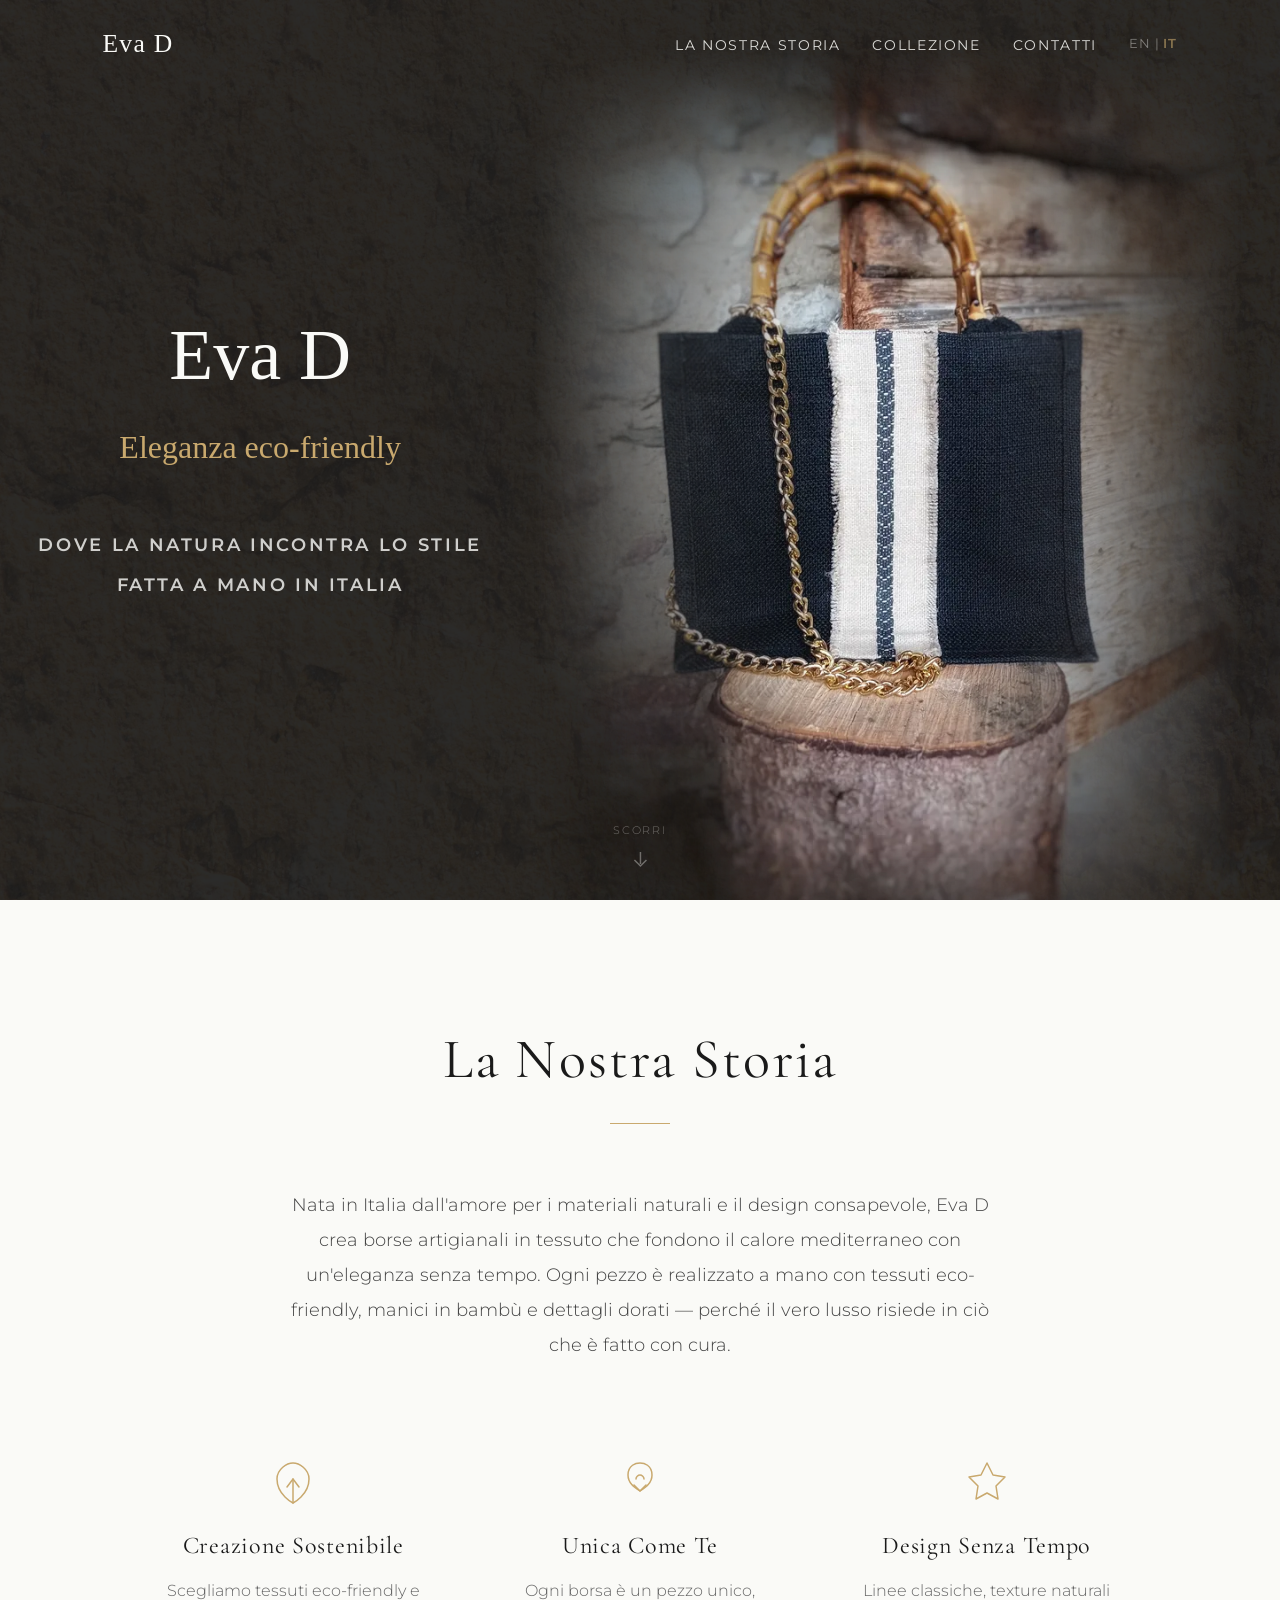
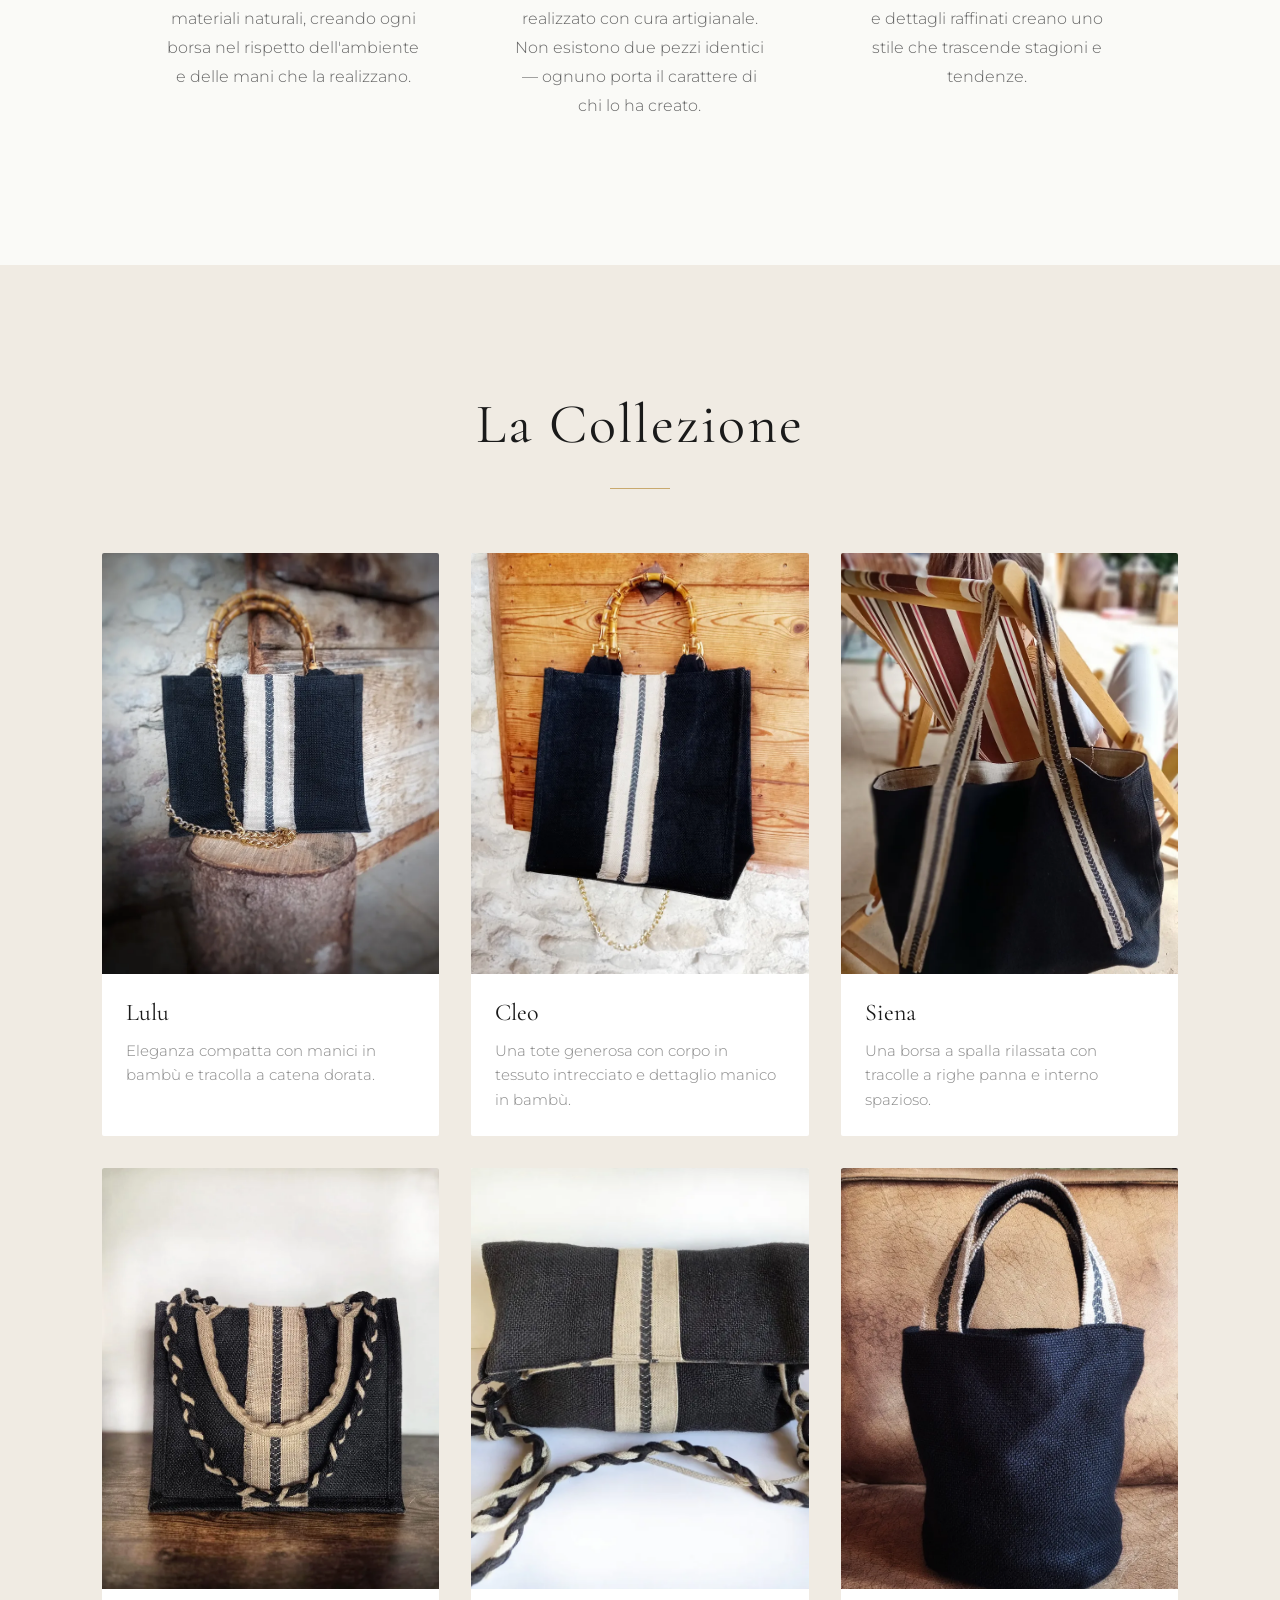
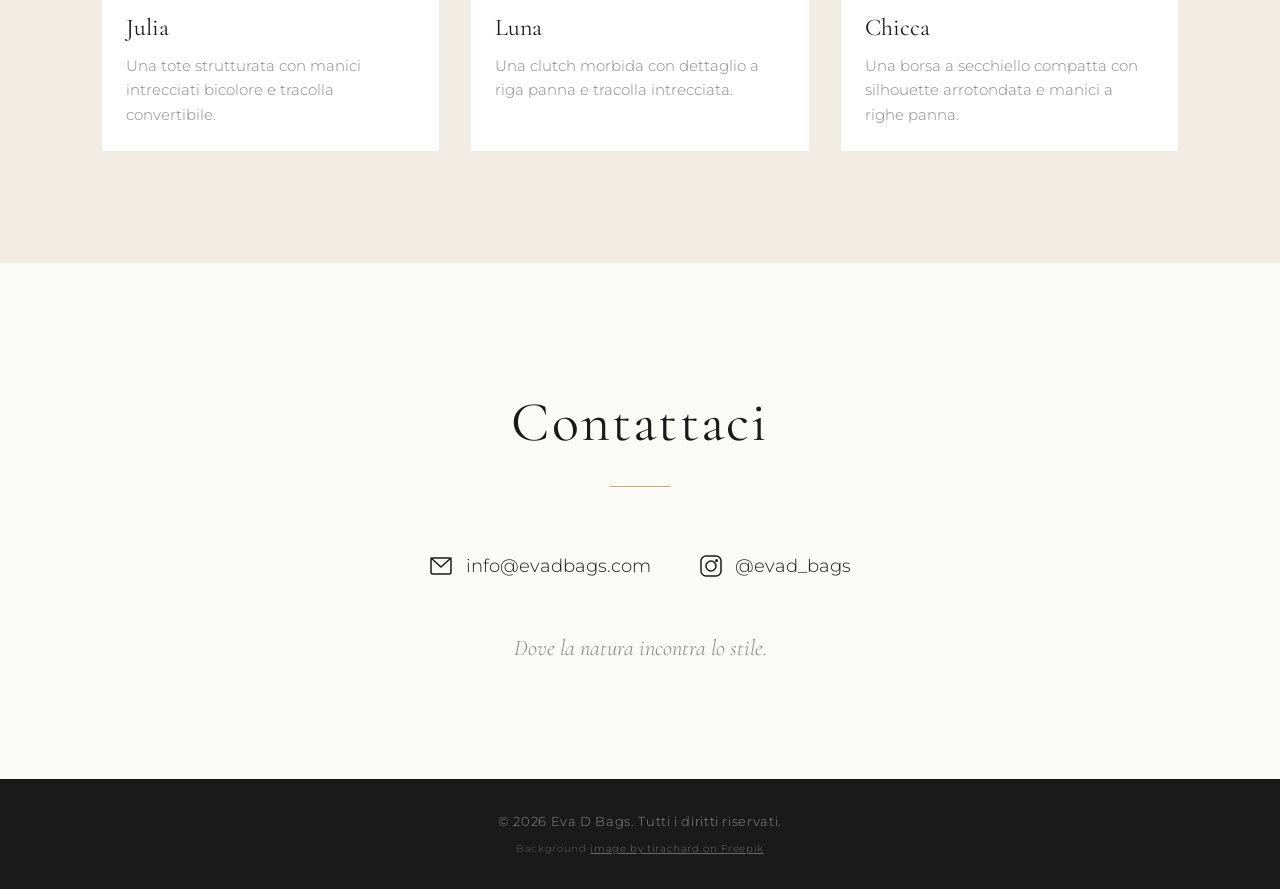
==== commit d2365f56: "Updated hero image size, copy updates, image updates." ====
--- a/it/index.html
+++ b/it/index.html
@@ -170,63 +170,64 @@
         </div>
       </div>
 
-      <!-- Bag 3: Luna -->
-      <div class="bag-card fade-in"
-        aria-label="Luna — apri galleria"
+      <!-- Bag 3: Siena -->
+      <div class="bag-card fade-in"
+        aria-label="Siena — apri galleria"
         data-images='["../images/bag3/20230917_140640_edited.webp","../images/bag3/20230917_140809_edited.webp","../images/bag3/20230917_144922_edited.webp","../images/bag3/20230917_145031_edited.webp"]'
         data-thumbs='["../images/bag3/20230917_140640_edited_thumb.webp","../images/bag3/20230917_140809_edited_thumb.webp","../images/bag3/20230917_144922_edited_thumb.webp","../images/bag3/20230917_145031_edited_thumb.webp"]'
+        data-material="Cotone organico all'esterno, lino all'interno"
+        data-material-label="Materiali"
+        data-size="Grande 42 x 35 cm"
+        data-size-label="Taglia">
+        <div class="bag-card__image">
+          <picture>
+            <source srcset="../images/bag3/card.webp" type="image/webp">
+            <img src="../images/bag3/card.jpg" alt="Siena — borsa a spalla in tessuto scuro con tracolle a righe panna" loading="lazy">
+          </picture>
+        </div>
+        <div class="bag-card__info">
+          <h3 class="bag-card__name">Siena</h3>
+          <p class="bag-card__desc">Una borsa a spalla rilassata con tracolle a righe panna e interno spazioso.</p>
+        </div>
+      </div>
+
+      <!-- Bag 4: Julia -->
+      <div class="bag-card fade-in"
+        aria-label="Julia — apri galleria"
+        data-images='["../images/bag4/img1.webp","../images/bag4/img2.webp","../images/bag4/img3.webp"]'
+        data-thumbs='["../images/bag4/img1_thumb.webp","../images/bag4/img2_thumb.webp","../images/bag4/img3_thumb.webp"]'
+        data-material-label="Materiali"
+        data-size-label="Taglia">
+        <div class="bag-card__image">
+          <picture>
+            <source srcset="../images/bag4/card.webp" type="image/webp">
+            <img src="../images/bag4/card.jpg" alt="Tote strutturata in tessuto scuro con manici intrecciati panna e nero" loading="lazy">
+          </picture>
+        </div>
+        <div class="bag-card__info">
+          <h3 class="bag-card__name">Julia</h3>
+          <p class="bag-card__desc">Una tote strutturata con manici intrecciati bicolore e tracolla convertibile.</p>
+        </div>
+      </div>
+
+      <!-- Bag 5: Luna -->
+      <div class="bag-card fade-in"
+        aria-label="Luna — apri galleria"
+        data-images='["../images/bag5/img1.webp","../images/bag5/img2.webp","../images/bag5/img3.webp","../images/bag5/img4.webp"]'
+        data-thumbs='["../images/bag5/img1_thumb.webp","../images/bag5/img2_thumb.webp","../images/bag5/img3_thumb.webp","../images/bag5/img4_thumb.webp"]'
         data-detail="Smart casual per una passeggiata in città, un giro di shopping o un pomeriggio fuori."
         data-material="Juta e lino all'esterno, lino all'interno"
         data-material-label="Materiali"
-        data-size-label="Taglia">
-        <div class="bag-card__image">
-          <picture>
-            <source srcset="../images/bag3/card.webp" type="image/webp">
-            <img src="../images/bag3/card.jpg" alt="Luna — borsa a spalla in tessuto scuro con tracolle a righe panna" loading="lazy">
+        data-size="Media/Grande 39 x 38 cm"
+        data-size-label="Taglia">
+        <div class="bag-card__image">
+          <picture>
+            <source srcset="../images/bag5/card.webp" type="image/webp">
+            <img src="../images/bag5/card.jpg" alt="Luna — clutch morbida in tessuto scuro con riga panna e tracolla intrecciata" loading="lazy">
           </picture>
         </div>
         <div class="bag-card__info">
           <h3 class="bag-card__name">Luna</h3>
-          <p class="bag-card__desc">Una borsa a spalla rilassata con tracolle a righe panna e interno spazioso.</p>
-        </div>
-      </div>
-
-      <!-- Bag 4: TBC -->
-      <div class="bag-card fade-in"
-        aria-label="TBC — apri galleria"
-        data-images='["../images/bag4/img1.webp","../images/bag4/img2.webp","../images/bag4/img3.webp"]'
-        data-thumbs='["../images/bag4/img1_thumb.webp","../images/bag4/img2_thumb.webp","../images/bag4/img3_thumb.webp"]'
-        data-material-label="Materiali"
-        data-size-label="Taglia">
-        <div class="bag-card__image">
-          <picture>
-            <source srcset="../images/bag4/card.webp" type="image/webp">
-            <img src="../images/bag4/card.jpg" alt="Tote strutturata in tessuto scuro con manici intrecciati panna e nero" loading="lazy">
-          </picture>
-        </div>
-        <div class="bag-card__info">
-          <h3 class="bag-card__name">TBC</h3>
-          <p class="bag-card__desc">Una tote strutturata con manici intrecciati bicolore e tracolla convertibile.</p>
-        </div>
-      </div>
-
-      <!-- Bag 5: Siena -->
-      <div class="bag-card fade-in"
-        aria-label="Siena — apri galleria"
-        data-images='["../images/bag5/img1.webp","../images/bag5/img2.webp","../images/bag5/img3.webp","../images/bag5/img4.webp"]'
-        data-thumbs='["../images/bag5/img1_thumb.webp","../images/bag5/img2_thumb.webp","../images/bag5/img3_thumb.webp","../images/bag5/img4_thumb.webp"]'
-        data-material="Cotone organico all'esterno, lino all'interno"
-        data-material-label="Materiali"
-        data-size="Grande 42 x 35 cm"
-        data-size-label="Taglia">
-        <div class="bag-card__image">
-          <picture>
-            <source srcset="../images/bag5/card.webp" type="image/webp">
-            <img src="../images/bag5/card.jpg" alt="Siena — clutch morbida in tessuto scuro con riga panna e tracolla intrecciata" loading="lazy">
-          </picture>
-        </div>
-        <div class="bag-card__info">
-          <h3 class="bag-card__name">Siena</h3>
           <p class="bag-card__desc">Una clutch morbida con dettaglio a riga panna e tracolla intrecciata.</p>
         </div>
       </div>
--- a/css/styles.css
+++ b/css/styles.css
@@ -161,13 +161,13 @@
   display: flex;
   align-items: center;
   justify-content: center;
-  gap: clamp(3rem, 8vw, 8rem);
+  gap: clamp(2rem, 4vw, 4rem);
   width: 100%;
-  max-width: 1200px;
-  padding: 2rem 5%;
+  max-width: 1400px;
+  padding: 0 3%;
 }
 .hero__content {
-  flex: 1;
+  flex: 0 0 auto;
   text-align: center;
 }
 .hero__logo {
@@ -198,13 +198,19 @@
   margin-top: 0.6rem;
 }
 .hero__image {
-  flex: 1 1 50%;
-  max-width: 550px;
+  flex: 1 1 0;
+  max-height: 90vh;
   position: relative;
 }
 .hero__image img {
-  -webkit-mask-image: linear-gradient(to right, transparent, black 40%, black 60%, transparent);
-  mask-image: linear-gradient(to right, transparent, black 40%, black 60%, transparent);
+  -webkit-mask-image:
+    linear-gradient(to right, transparent, black 40%, black 60%, transparent),
+    linear-gradient(to bottom, transparent, black 15%, black 85%, transparent);
+  -webkit-mask-composite: destination-in;
+  mask-image:
+    linear-gradient(to right, transparent, black 40%, black 60%, transparent),
+    linear-gradient(to bottom, transparent, black 15%, black 85%, transparent);
+  mask-composite: intersect;
 }
 .hero__image img {
   width: 100%;
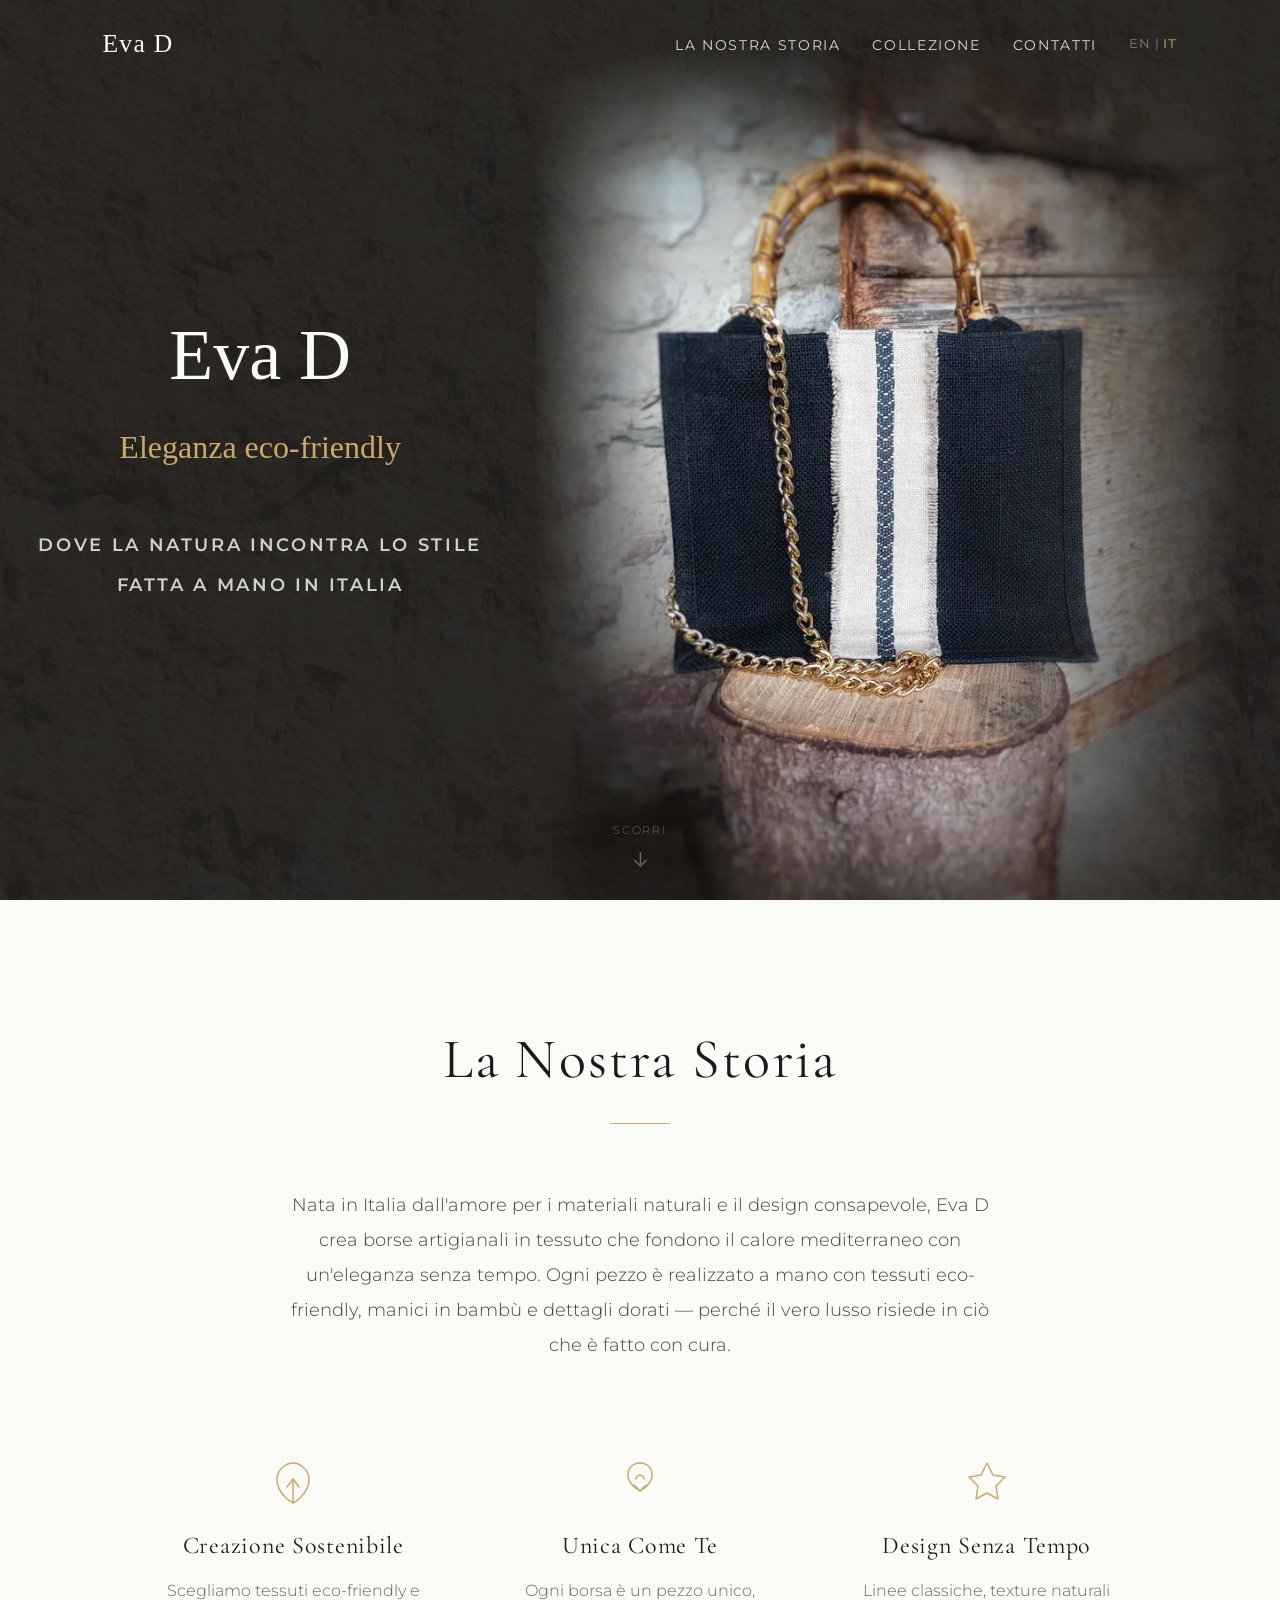
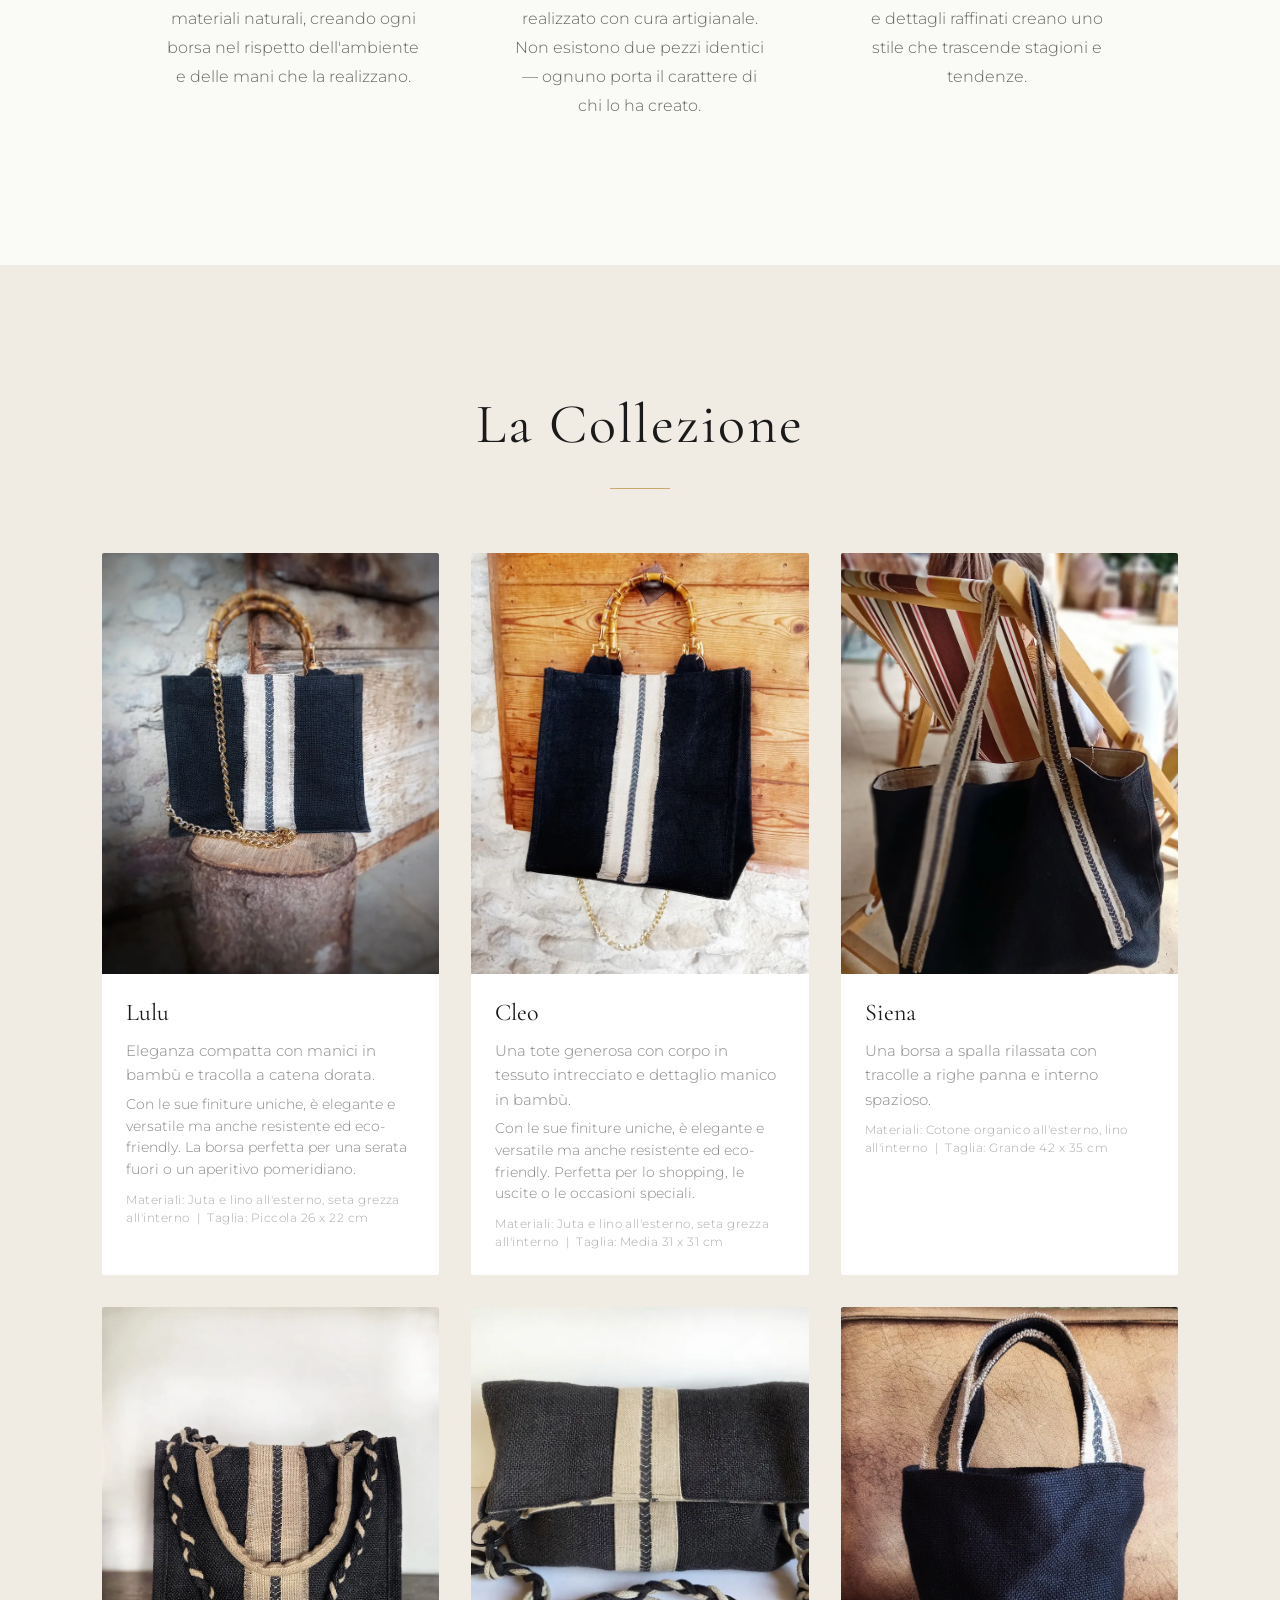
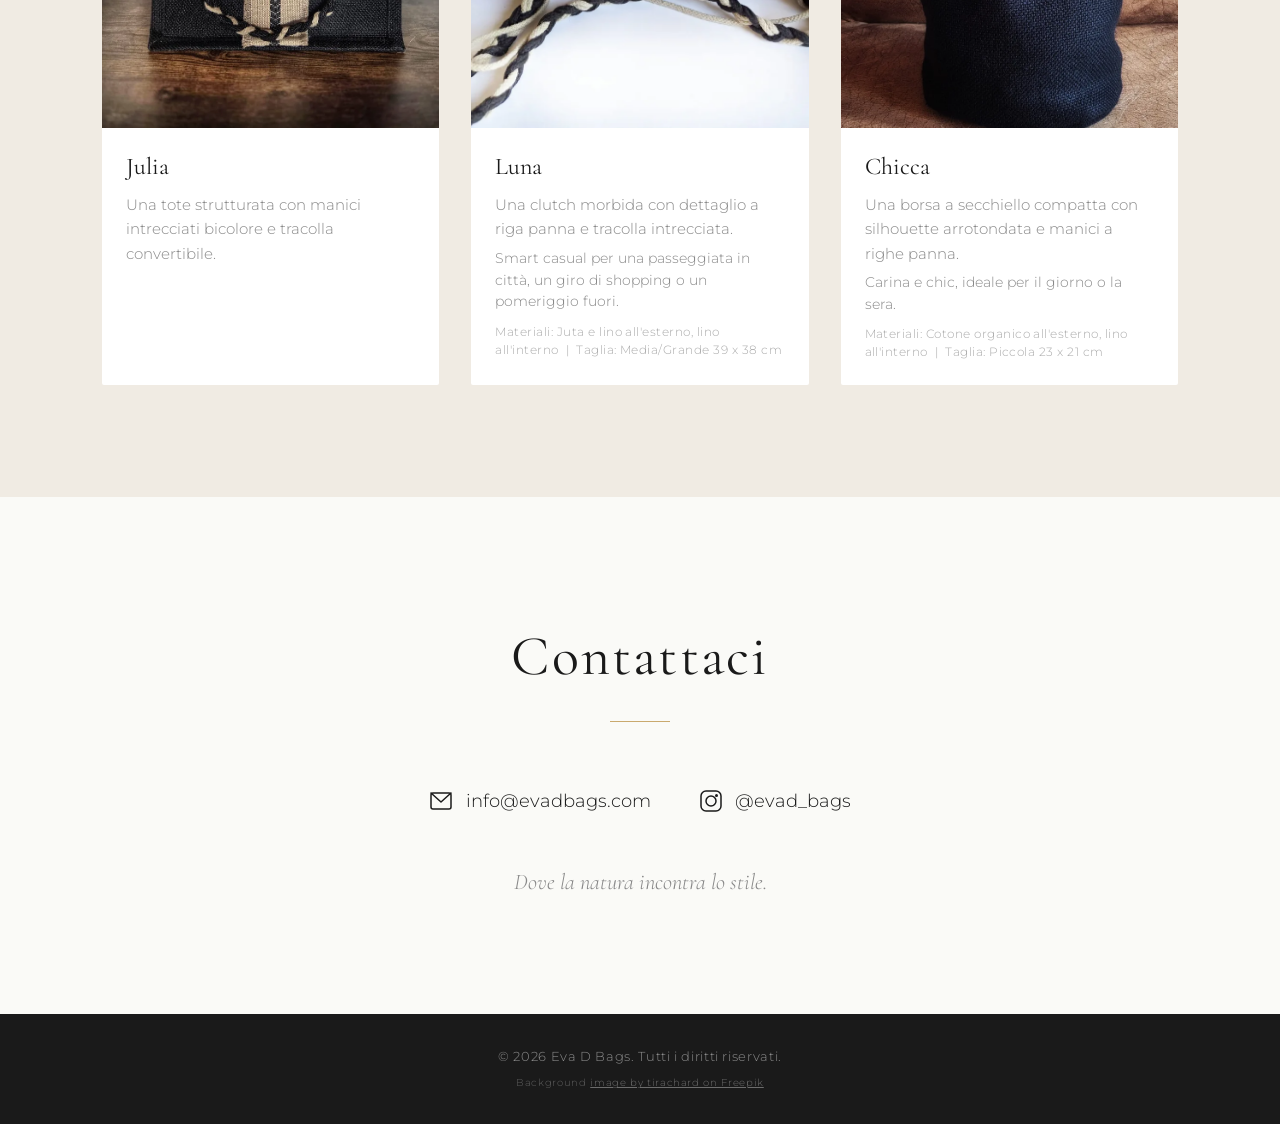
==== commit 760b069e: "Design and placement amends" ====
--- a/it/index.html
+++ b/it/index.html
@@ -130,12 +130,7 @@
       <div class="bag-card fade-in"
         aria-label="Lulu — apri galleria"
         data-images='["../images/bag1/20230917_152557_02_edited.webp","../images/bag1/20230917_130843_edited_01.webp","../images/bag1/20230917_130938_edited__2_.webp","../images/bag1/20230917_142634_edited_01.webp"]'
-        data-thumbs='["../images/bag1/20230917_152557_02_edited_thumb.webp","../images/bag1/20230917_130843_edited_01_thumb.webp","../images/bag1/20230917_130938_edited__2__thumb.webp","../images/bag1/20230917_142634_edited_01_thumb.webp"]'
-        data-detail="Con le sue finiture uniche, è elegante e versatile ma anche resistente ed eco-friendly. La borsa perfetta per una serata fuori o un aperitivo pomeridiano."
-        data-material="Juta e lino all'esterno, seta grezza all'interno"
-        data-material-label="Materiali"
-        data-size="Piccola 26 x 22 cm"
-        data-size-label="Taglia">
+        data-thumbs='["../images/bag1/20230917_152557_02_edited_thumb.webp","../images/bag1/20230917_130843_edited_01_thumb.webp","../images/bag1/20230917_130938_edited__2__thumb.webp","../images/bag1/20230917_142634_edited_01_thumb.webp"]'>
         <div class="bag-card__image">
           <picture>
             <source srcset="../images/bag1/card.webp" type="image/webp">
@@ -145,6 +140,8 @@
         <div class="bag-card__info">
           <h3 class="bag-card__name">Lulu</h3>
           <p class="bag-card__desc">Eleganza compatta con manici in bambù e tracolla a catena dorata.</p>
+          <p class="bag-card__detail">Con le sue finiture uniche, è elegante e versatile ma anche resistente ed eco-friendly. La borsa perfetta per una serata fuori o un aperitivo pomeridiano.</p>
+          <p class="bag-card__meta">Materiali: Juta e lino all'esterno, seta grezza all'interno&nbsp;&nbsp;|&nbsp;&nbsp;Taglia: Piccola 26 x 22 cm</p>
         </div>
       </div>
 
@@ -152,12 +149,7 @@
       <div class="bag-card fade-in"
         aria-label="Cleo — apri galleria"
         data-images='["../images/bag2/20230917_143143_edited.webp","../images/bag2/20230917_141455_edited.webp","../images/bag2/20230917_145213_edited.webp"]'
-        data-thumbs='["../images/bag2/20230917_143143_edited_thumb.webp","../images/bag2/20230917_141455_edited_thumb.webp","../images/bag2/20230917_145213_edited_thumb.webp"]'
-        data-detail="Con le sue finiture uniche, è elegante e versatile ma anche resistente ed eco-friendly. Perfetta per lo shopping, le uscite o le occasioni speciali."
-        data-material="Juta e lino all'esterno, seta grezza all'interno"
-        data-material-label="Materiali"
-        data-size="Media 31 x 31 cm"
-        data-size-label="Taglia">
+        data-thumbs='["../images/bag2/20230917_143143_edited_thumb.webp","../images/bag2/20230917_141455_edited_thumb.webp","../images/bag2/20230917_145213_edited_thumb.webp"]'>
         <div class="bag-card__image">
           <picture>
             <source srcset="../images/bag2/card.webp" type="image/webp">
@@ -167,6 +159,8 @@
         <div class="bag-card__info">
           <h3 class="bag-card__name">Cleo</h3>
           <p class="bag-card__desc">Una tote generosa con corpo in tessuto intrecciato e dettaglio manico in bambù.</p>
+          <p class="bag-card__detail">Con le sue finiture uniche, è elegante e versatile ma anche resistente ed eco-friendly. Perfetta per lo shopping, le uscite o le occasioni speciali.</p>
+          <p class="bag-card__meta">Materiali: Juta e lino all'esterno, seta grezza all'interno&nbsp;&nbsp;|&nbsp;&nbsp;Taglia: Media 31 x 31 cm</p>
         </div>
       </div>
 
@@ -174,11 +168,7 @@
       <div class="bag-card fade-in"
         aria-label="Siena — apri galleria"
         data-images='["../images/bag3/20230917_140640_edited.webp","../images/bag3/20230917_140809_edited.webp","../images/bag3/20230917_144922_edited.webp","../images/bag3/20230917_145031_edited.webp"]'
-        data-thumbs='["../images/bag3/20230917_140640_edited_thumb.webp","../images/bag3/20230917_140809_edited_thumb.webp","../images/bag3/20230917_144922_edited_thumb.webp","../images/bag3/20230917_145031_edited_thumb.webp"]'
-        data-material="Cotone organico all'esterno, lino all'interno"
-        data-material-label="Materiali"
-        data-size="Grande 42 x 35 cm"
-        data-size-label="Taglia">
+        data-thumbs='["../images/bag3/20230917_140640_edited_thumb.webp","../images/bag3/20230917_140809_edited_thumb.webp","../images/bag3/20230917_144922_edited_thumb.webp","../images/bag3/20230917_145031_edited_thumb.webp"]'>
         <div class="bag-card__image">
           <picture>
             <source srcset="../images/bag3/card.webp" type="image/webp">
@@ -188,6 +178,7 @@
         <div class="bag-card__info">
           <h3 class="bag-card__name">Siena</h3>
           <p class="bag-card__desc">Una borsa a spalla rilassata con tracolle a righe panna e interno spazioso.</p>
+          <p class="bag-card__meta">Materiali: Cotone organico all'esterno, lino all'interno&nbsp;&nbsp;|&nbsp;&nbsp;Taglia: Grande 42 x 35 cm</p>
         </div>
       </div>
 
@@ -195,13 +186,11 @@
       <div class="bag-card fade-in"
         aria-label="Julia — apri galleria"
         data-images='["../images/bag4/img1.webp","../images/bag4/img2.webp","../images/bag4/img3.webp"]'
-        data-thumbs='["../images/bag4/img1_thumb.webp","../images/bag4/img2_thumb.webp","../images/bag4/img3_thumb.webp"]'
-        data-material-label="Materiali"
-        data-size-label="Taglia">
+        data-thumbs='["../images/bag4/img1_thumb.webp","../images/bag4/img2_thumb.webp","../images/bag4/img3_thumb.webp"]'>
         <div class="bag-card__image">
           <picture>
             <source srcset="../images/bag4/card.webp" type="image/webp">
-            <img src="../images/bag4/card.jpg" alt="Tote strutturata in tessuto scuro con manici intrecciati panna e nero" loading="lazy">
+            <img src="../images/bag4/card.jpg" alt="Julia — tote strutturata in tessuto scuro con manici intrecciati panna e nero" loading="lazy">
           </picture>
         </div>
         <div class="bag-card__info">
@@ -214,12 +203,7 @@
       <div class="bag-card fade-in"
         aria-label="Luna — apri galleria"
         data-images='["../images/bag5/img1.webp","../images/bag5/img2.webp","../images/bag5/img3.webp","../images/bag5/img4.webp"]'
-        data-thumbs='["../images/bag5/img1_thumb.webp","../images/bag5/img2_thumb.webp","../images/bag5/img3_thumb.webp","../images/bag5/img4_thumb.webp"]'
-        data-detail="Smart casual per una passeggiata in città, un giro di shopping o un pomeriggio fuori."
-        data-material="Juta e lino all'esterno, lino all'interno"
-        data-material-label="Materiali"
-        data-size="Media/Grande 39 x 38 cm"
-        data-size-label="Taglia">
+        data-thumbs='["../images/bag5/img1_thumb.webp","../images/bag5/img2_thumb.webp","../images/bag5/img3_thumb.webp","../images/bag5/img4_thumb.webp"]'>
         <div class="bag-card__image">
           <picture>
             <source srcset="../images/bag5/card.webp" type="image/webp">
@@ -229,6 +213,8 @@
         <div class="bag-card__info">
           <h3 class="bag-card__name">Luna</h3>
           <p class="bag-card__desc">Una clutch morbida con dettaglio a riga panna e tracolla intrecciata.</p>
+          <p class="bag-card__detail">Smart casual per una passeggiata in città, un giro di shopping o un pomeriggio fuori.</p>
+          <p class="bag-card__meta">Materiali: Juta e lino all'esterno, lino all'interno&nbsp;&nbsp;|&nbsp;&nbsp;Taglia: Media/Grande 39 x 38 cm</p>
         </div>
       </div>
 
@@ -236,12 +222,7 @@
       <div class="bag-card fade-in"
         aria-label="Chicca — apri galleria"
         data-images='["../images/bag6/img1.webp","../images/bag6/img2.webp","../images/bag6/img3.webp","../images/bag6/img4.webp"]'
-        data-thumbs='["../images/bag6/img1_thumb.webp","../images/bag6/img2_thumb.webp","../images/bag6/img3_thumb.webp","../images/bag6/img4_thumb.webp"]'
-        data-detail="Carina e chic, ideale per il giorno o la sera."
-        data-material="Cotone organico all'esterno, lino all'interno"
-        data-material-label="Materiali"
-        data-size="Piccola 23 x 21 cm"
-        data-size-label="Taglia">
+        data-thumbs='["../images/bag6/img1_thumb.webp","../images/bag6/img2_thumb.webp","../images/bag6/img3_thumb.webp","../images/bag6/img4_thumb.webp"]'>
         <div class="bag-card__image">
           <picture>
             <source srcset="../images/bag6/card.webp" type="image/webp">
@@ -251,6 +232,8 @@
         <div class="bag-card__info">
           <h3 class="bag-card__name">Chicca</h3>
           <p class="bag-card__desc">Una borsa a secchiello compatta con silhouette arrotondata e manici a righe panna.</p>
+          <p class="bag-card__detail">Carina e chic, ideale per il giorno o la sera.</p>
+          <p class="bag-card__meta">Materiali: Cotone organico all'esterno, lino all'interno&nbsp;&nbsp;|&nbsp;&nbsp;Taglia: Piccola 23 x 21 cm</p>
         </div>
       </div>
     </div>
@@ -302,10 +285,8 @@
     <div class="lightbox__info" aria-live="polite">
       <h3 class="lightbox__name"></h3>
       <p class="lightbox__desc"></p>
-      <p class="lightbox__detail"></p>
     </div>
     <div class="lightbox__thumbs"></div>
-    <p class="lightbox__meta"></p>
   </div>
 
   <script src="../js/main.js"></script>
--- a/css/styles.css
+++ b/css/styles.css
@@ -204,11 +204,11 @@
 }
 .hero__image img {
   -webkit-mask-image:
-    linear-gradient(to right, transparent, black 40%, black 60%, transparent),
+    linear-gradient(to right, transparent, black 20%, black 60%, transparent),
     linear-gradient(to bottom, transparent, black 15%, black 85%, transparent);
   -webkit-mask-composite: destination-in;
   mask-image:
-    linear-gradient(to right, transparent, black 40%, black 60%, transparent),
+    linear-gradient(to right, transparent, black 20%, black 60%, transparent),
     linear-gradient(to bottom, transparent, black 15%, black 85%, transparent);
   mask-composite: intersect;
 }
@@ -345,6 +345,19 @@
   font-size: 0.95rem;
   color: #888;
   line-height: 1.6;
+}
+.bag-card__detail {
+  font-size: 0.85rem;
+  color: #888;
+  line-height: 1.6;
+  margin-top: 0.4rem;
+}
+.bag-card__meta {
+  font-size: 0.75rem;
+  color: #aaa;
+  letter-spacing: 0.04em;
+  margin-top: 0.6rem;
+  line-height: 1.5;
 }
 .bag-card--placeholder {
   cursor: default;
@@ -434,22 +447,6 @@
   font-size: 0.85rem;
   opacity: 0.7;
 }
-.lightbox__detail {
-  font-size: 0.85rem;
-  opacity: 0.6;
-  font-style: italic;
-  margin-top: 0.4rem;
-  max-width: 500px;
-  margin-left: auto;
-  margin-right: auto;
-}
-.lightbox__meta {
-  text-align: center;
-  color: rgba(255,255,255,0.5);
-  font-size: 0.75rem;
-  letter-spacing: 0.08em;
-  margin-top: 0.8rem;
-}
 .lightbox__thumbs {
   display: flex;
   gap: 0.5rem;
@@ -552,9 +549,9 @@
   .hero__inner {
     flex-direction: column-reverse;
     text-align: center;
-    gap: 2rem;
+    gap: 0.5rem;
   }
-  .hero__image { width: clamp(180px, 50vw, 280px); }
+  .hero__image { width: clamp(240px, 70vw, 360px); }
   .lightbox__arrow--prev { left: 0; }
   .lightbox__arrow--next { right: 0; }
   .lightbox__arrow { font-size: 1.8rem; padding: 0.5rem; }
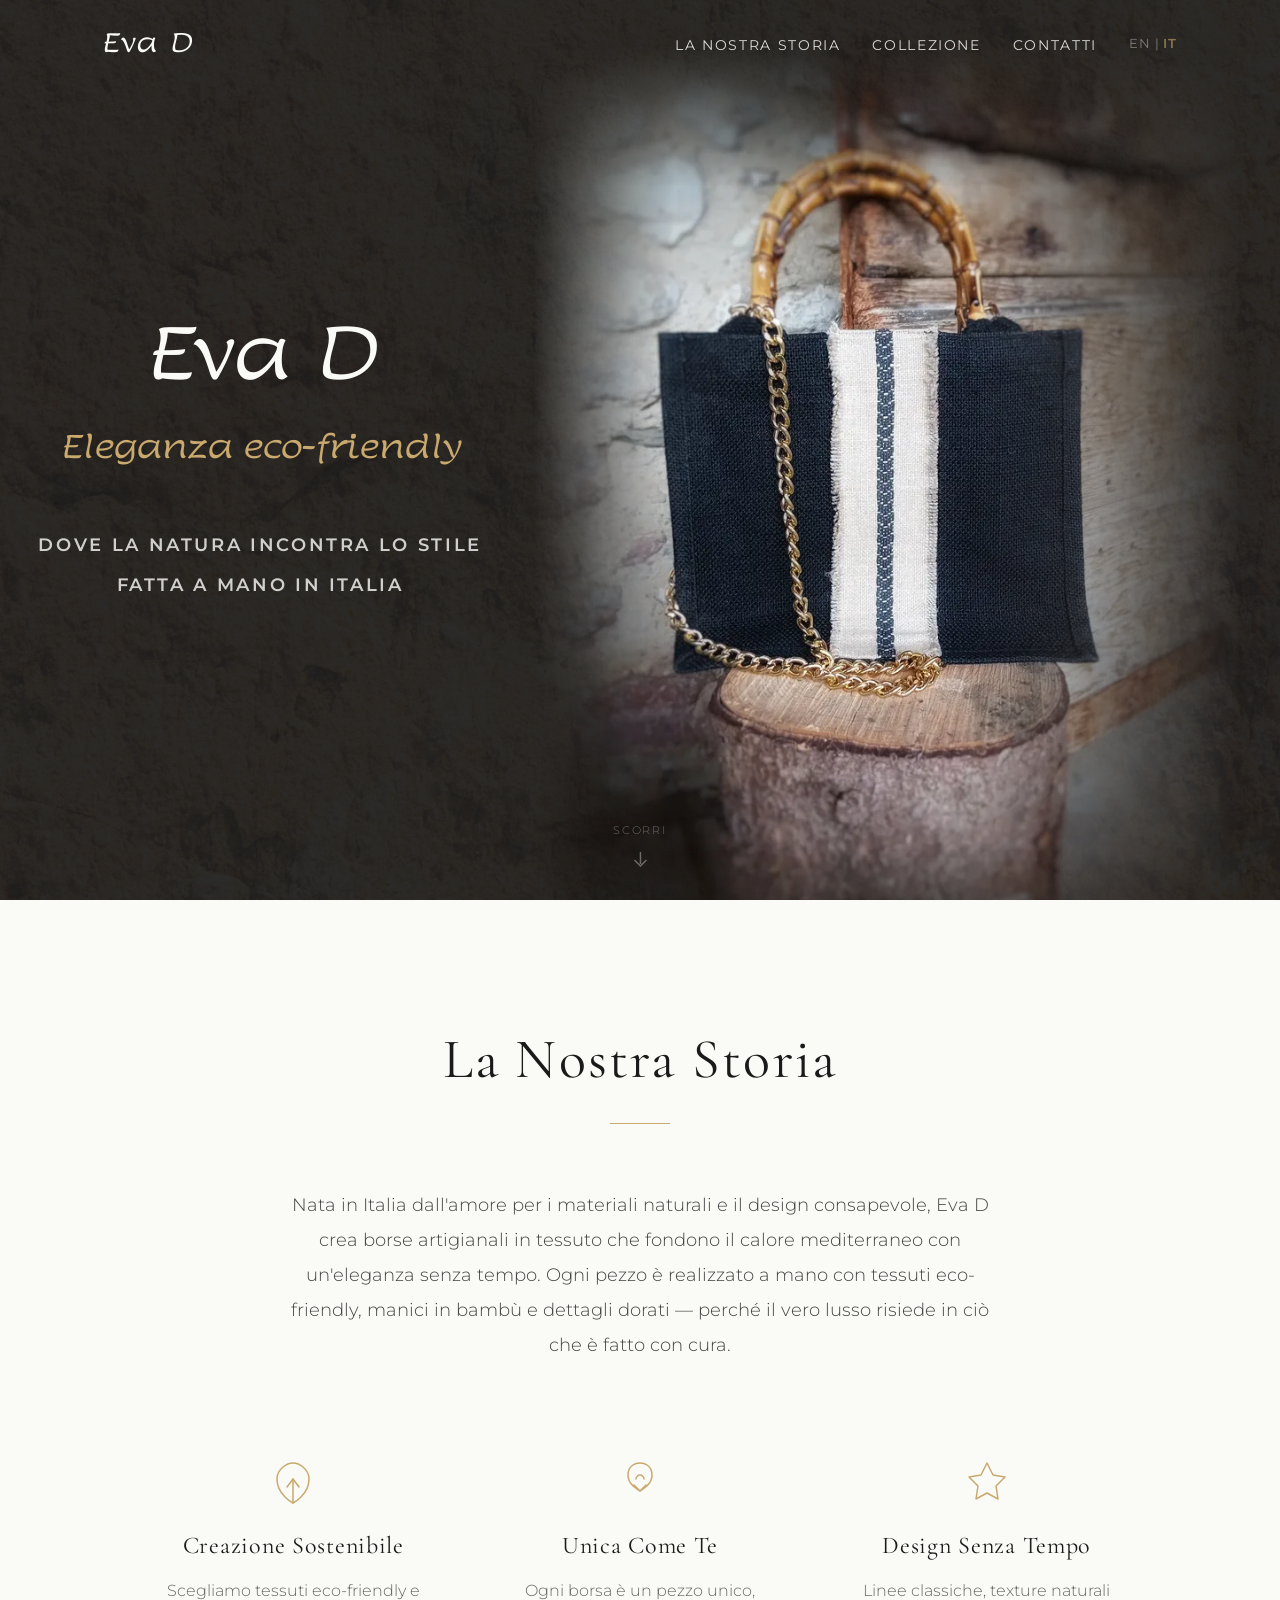
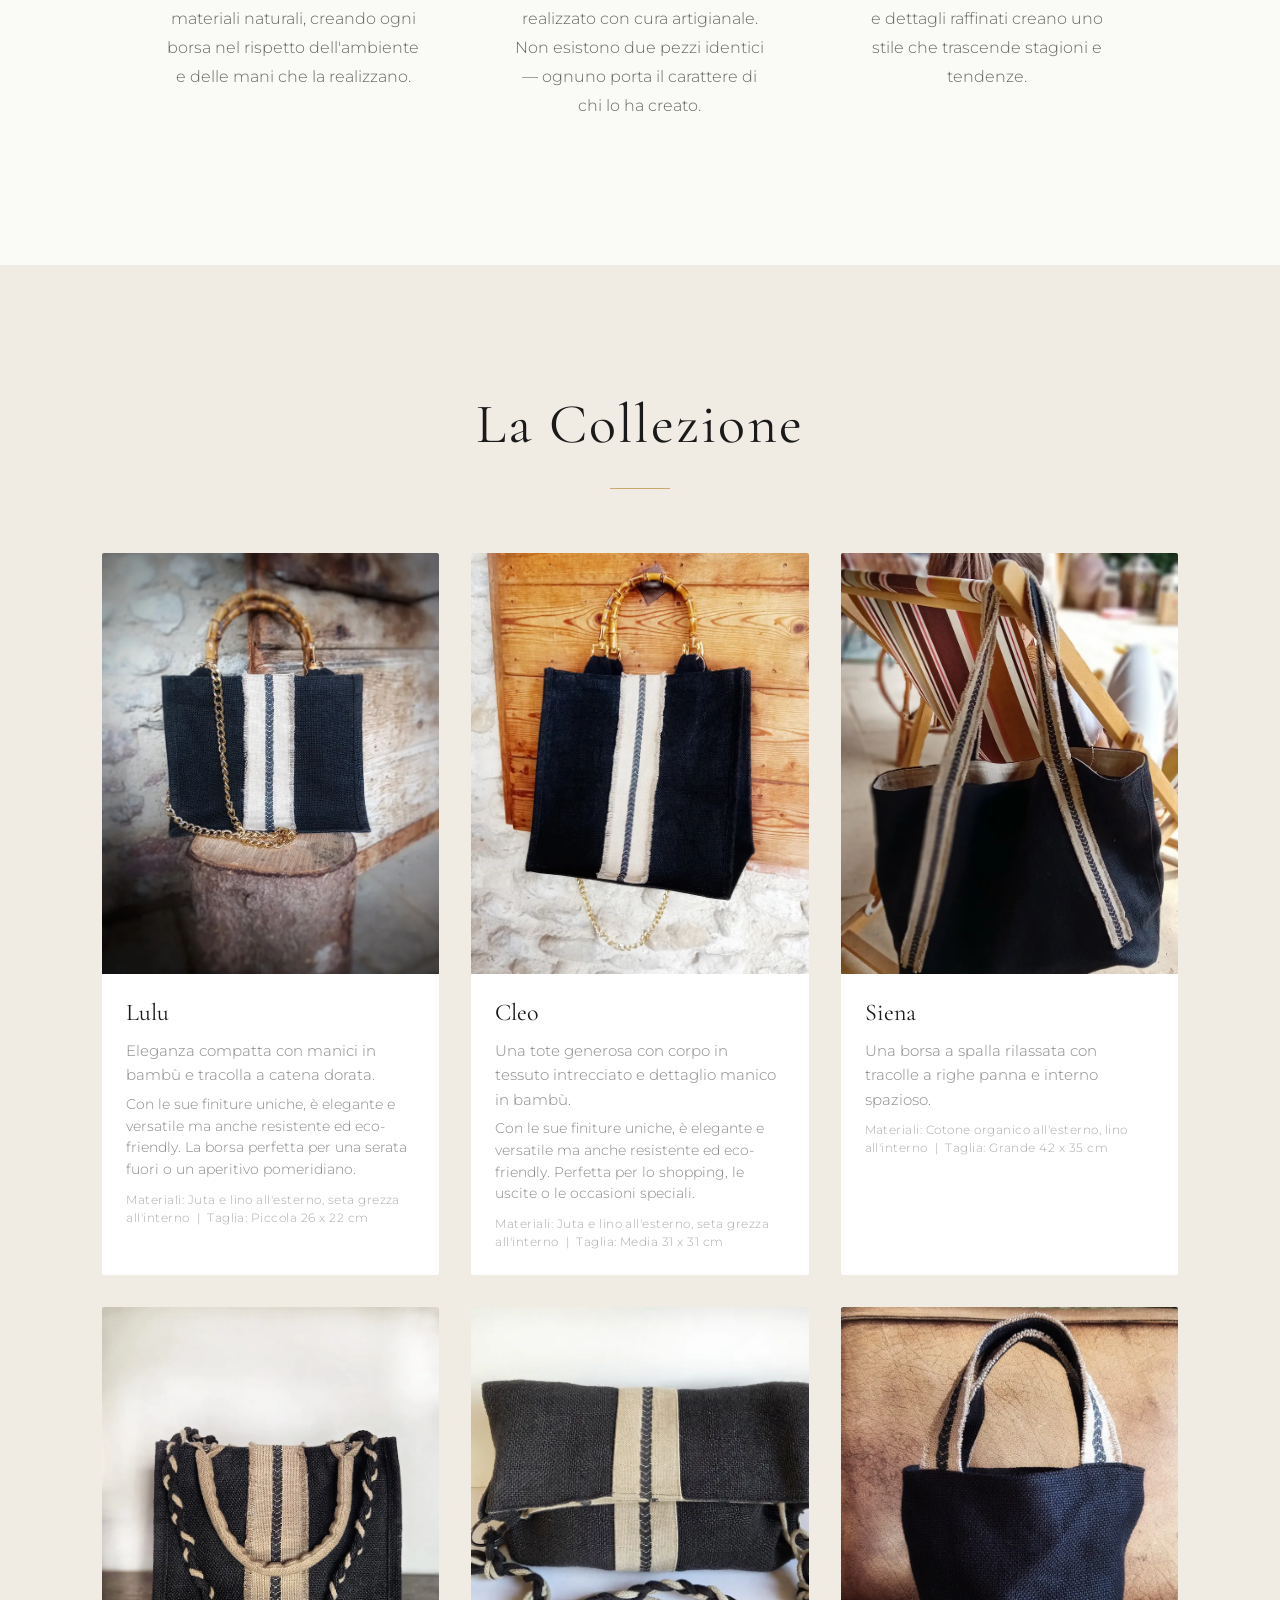
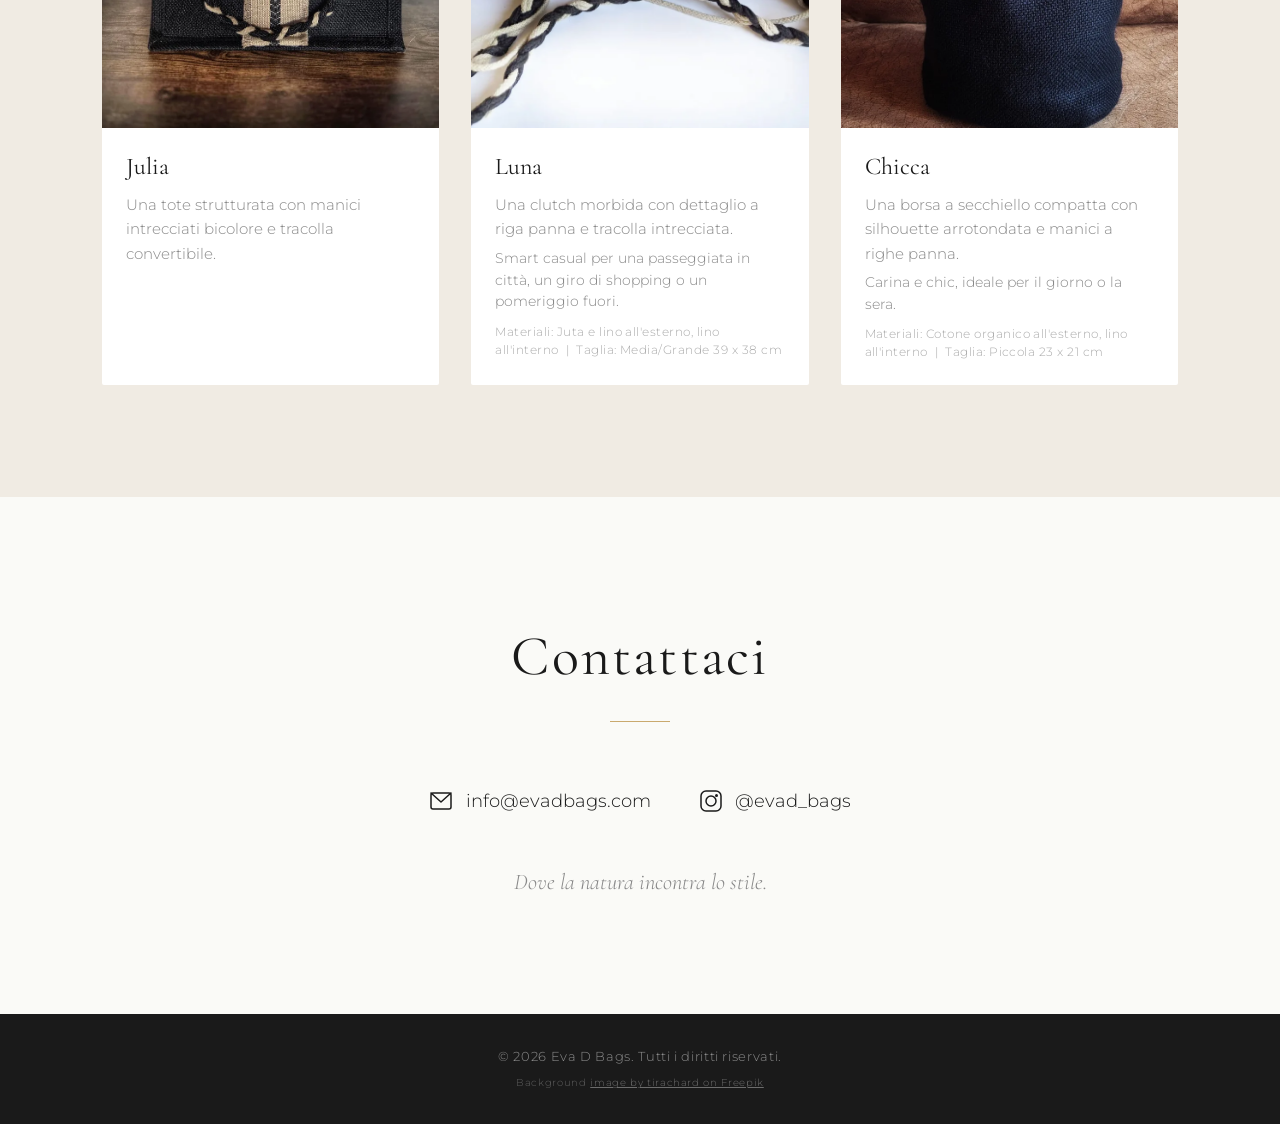
==== commit ba29393b: "Font and futher hero panel amends" ====
--- a/it/index.html
+++ b/it/index.html
@@ -7,7 +7,7 @@
   <meta name="description" content="Eva D Bags — Borse artigianali in tessuto eco-friendly, fatte a mano in Italia. Manici in bamb&ugrave;, dettagli in catena dorata, design mediterraneo senza tempo.">
   <link rel="preconnect" href="https://fonts.googleapis.com">
   <link rel="preconnect" href="https://fonts.gstatic.com" crossorigin>
-  <link href="https://fonts.googleapis.com/css2?family=Cormorant+Garamond:ital,wght@0,300;0,400;0,500;1,300;1,400&family=Montserrat:wght@300;400;600&display=swap" rel="stylesheet">
+  <link href="https://fonts.googleapis.com/css2?family=Cormorant+Garamond:ital,wght@0,300;0,400;0,500;1,300;1,400&family=Lumanosimo&family=Montserrat:wght@300;400;600&display=swap" rel="stylesheet">
   <link rel="stylesheet" href="../css/styles.css">
 </head>
 <body>
--- a/css/styles.css
+++ b/css/styles.css
@@ -38,7 +38,7 @@
 /* ===== TYPOGRAPHY ===== */
 h1, h2, h3 { font-family: 'Cormorant Garamond', serif; font-weight: 400; }
 .logo {
-  font-family: 'Lucida Handwriting', 'Brush Script MT', cursive;
+  font-family: 'Lumanosimo', 'Lucida Handwriting', cursive;
   font-size: 1.6rem;
   letter-spacing: 0.05em;
   color: #1A1A1A;
@@ -171,13 +171,13 @@
   text-align: center;
 }
 .hero__logo {
-  font-family: 'Lucida Handwriting', 'Brush Script MT', cursive;
+  font-family: 'Lumanosimo', 'Lucida Handwriting', cursive;
   font-size: clamp(2.5rem, 6vw, 4.5rem);
   color: #FAFAF7;
   margin-bottom: 0.2rem;
 }
 .hero__tagline--script {
-  font-family: 'Lucida Handwriting', 'Brush Script MT', cursive;
+  font-family: 'Lumanosimo', 'Lucida Handwriting', cursive;
   font-size: clamp(1.4rem, 3vw, 2rem);
   color: #C9A96E;
   margin-bottom: 3.5rem;
@@ -549,9 +549,15 @@
   .hero__inner {
     flex-direction: column-reverse;
     text-align: center;
-    gap: 0.5rem;
+    gap: 0;
   }
-  .hero__image { width: clamp(240px, 70vw, 360px); }
+  .hero__image {
+    margin-bottom: -2rem;
+  }
+  .hero__subtitle {
+    padding-bottom: 1.5rem;
+  }
+  .hero__image { width: clamp(280px, 80vw, 420px); }
   .lightbox__arrow--prev { left: 0; }
   .lightbox__arrow--next { right: 0; }
   .lightbox__arrow { font-size: 1.8rem; padding: 0.5rem; }
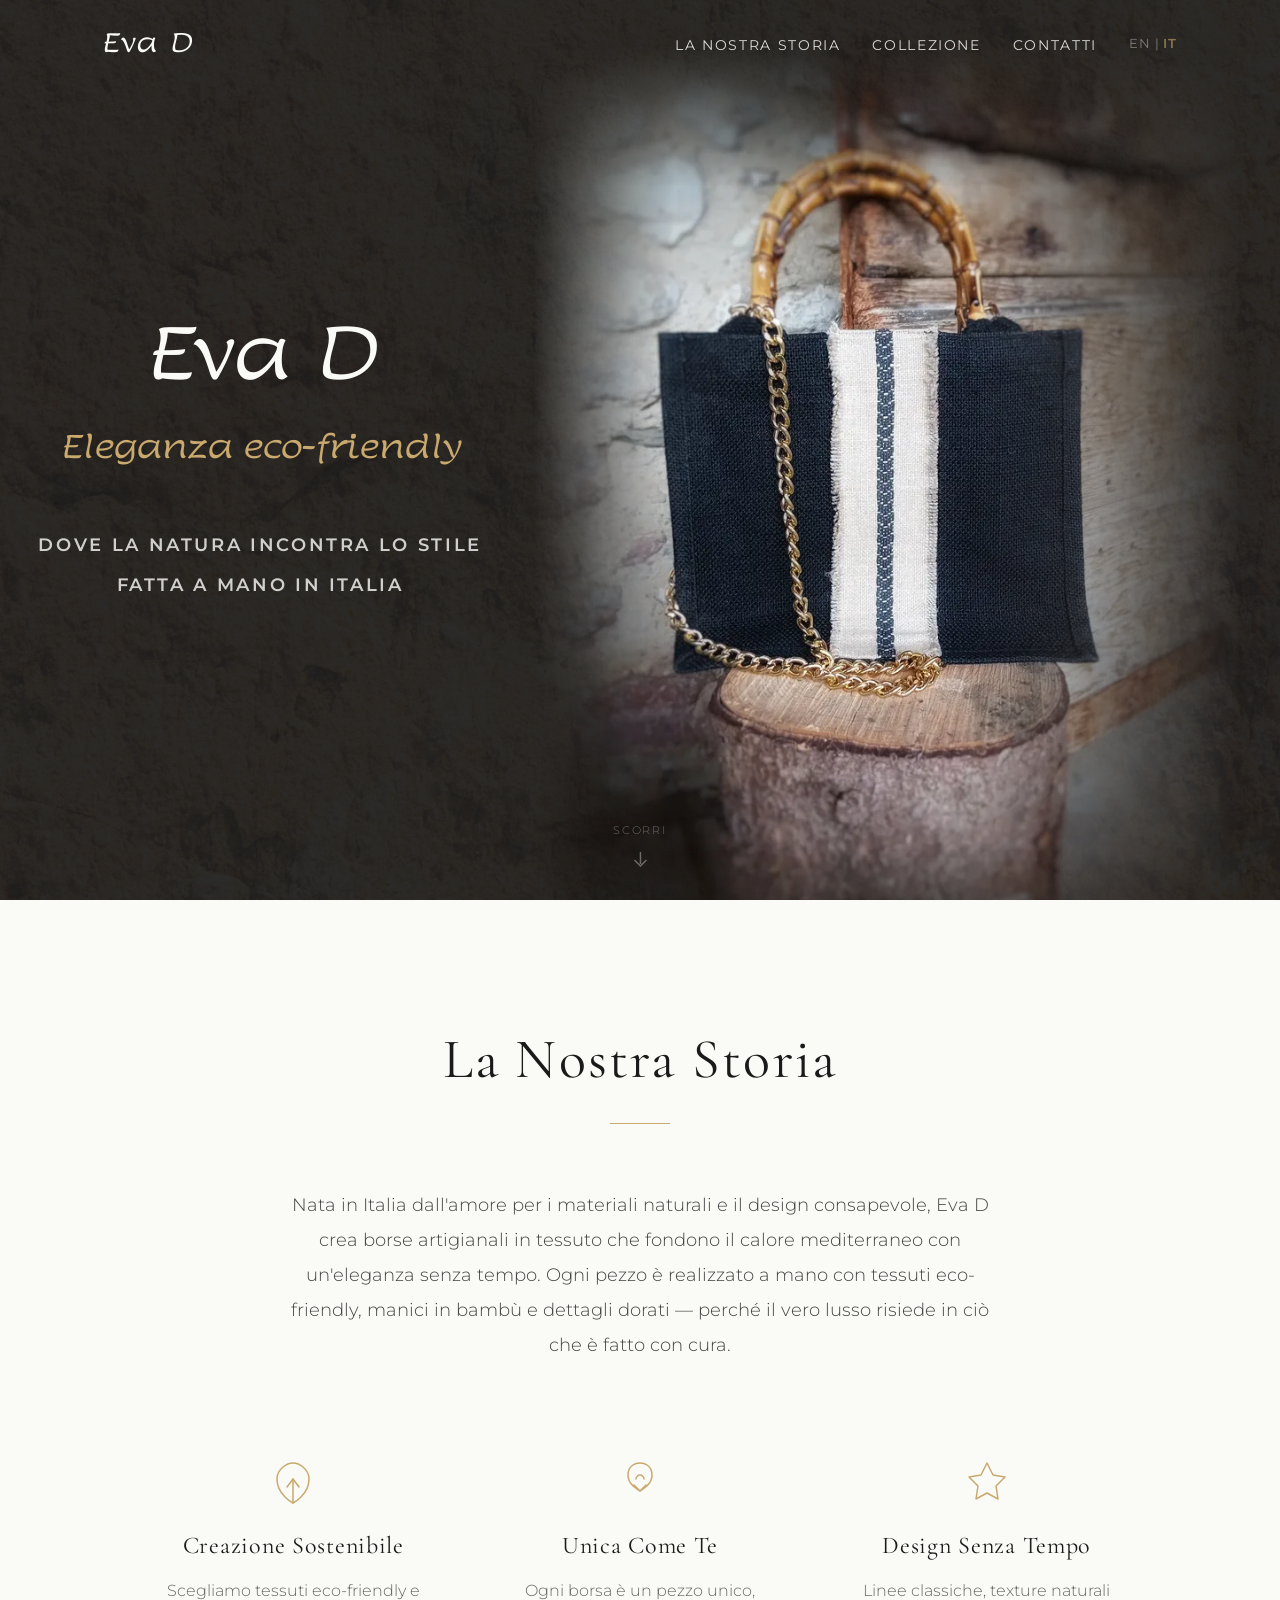
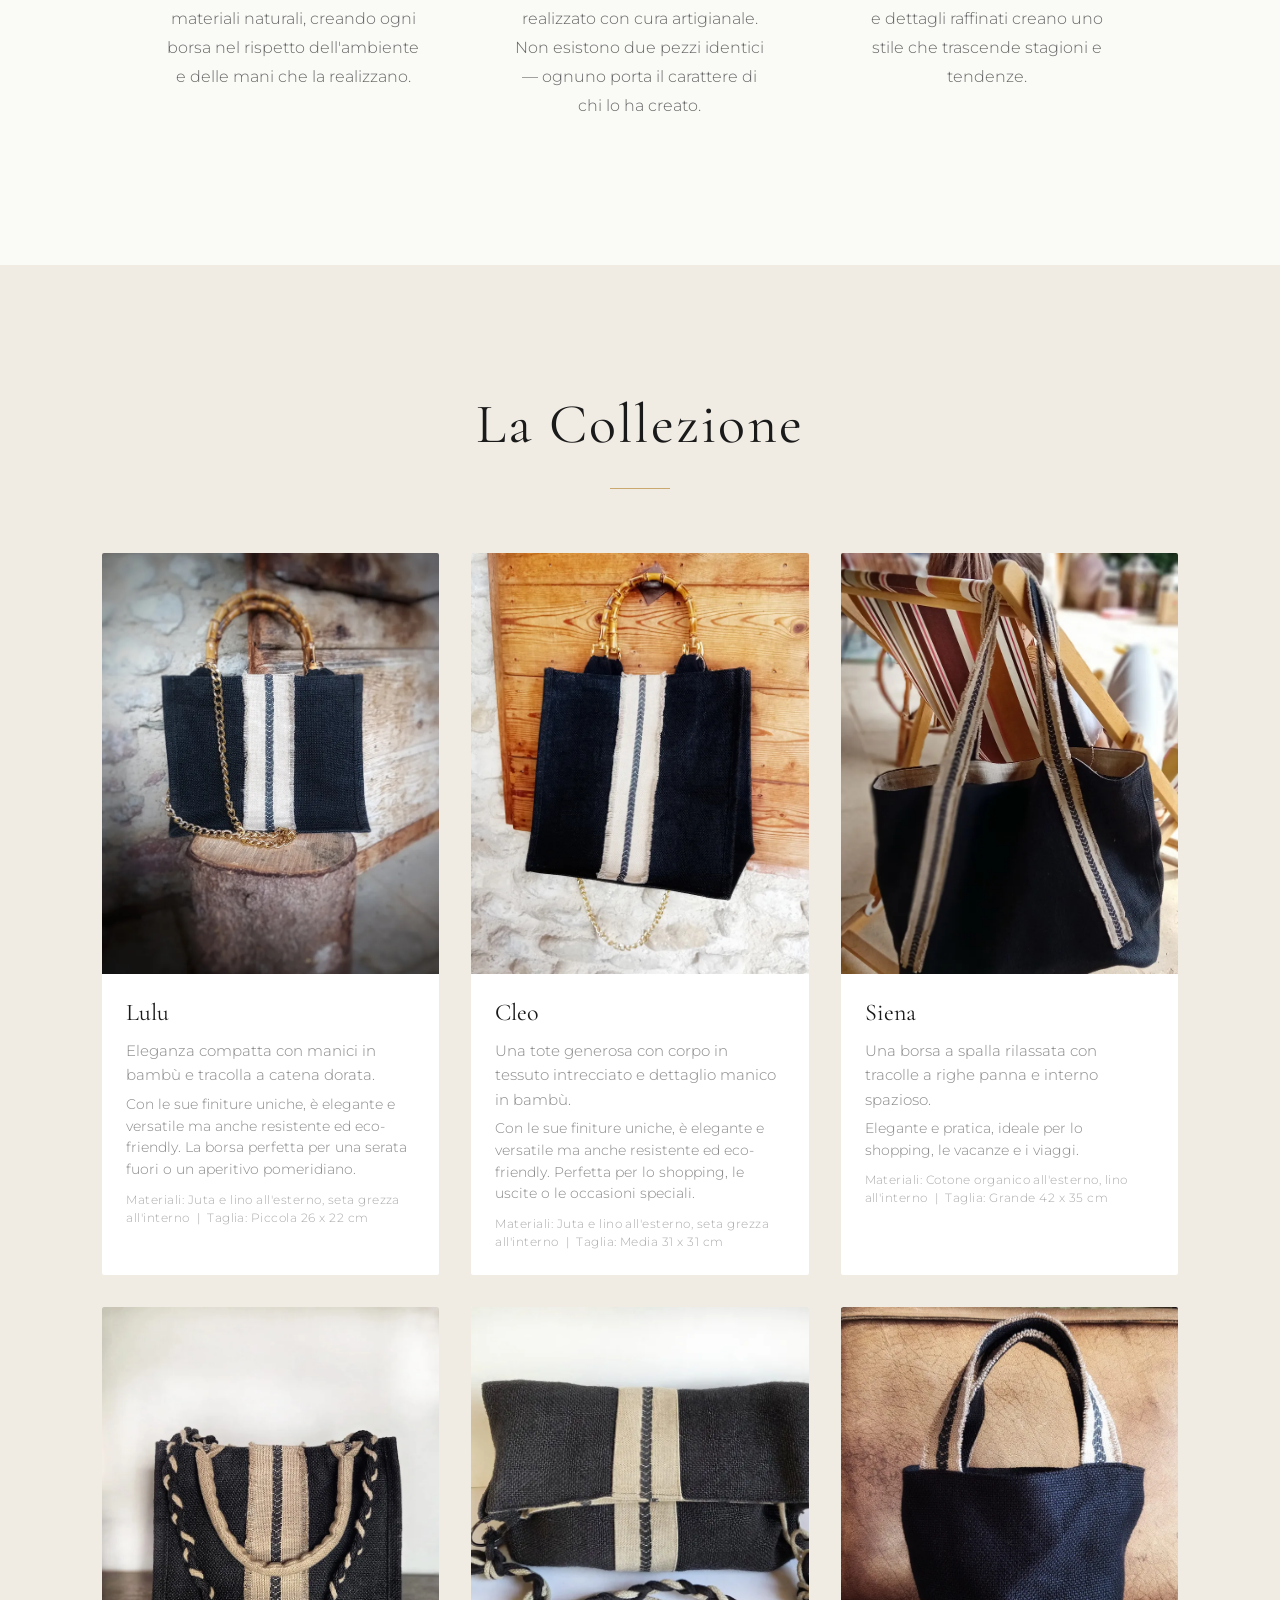
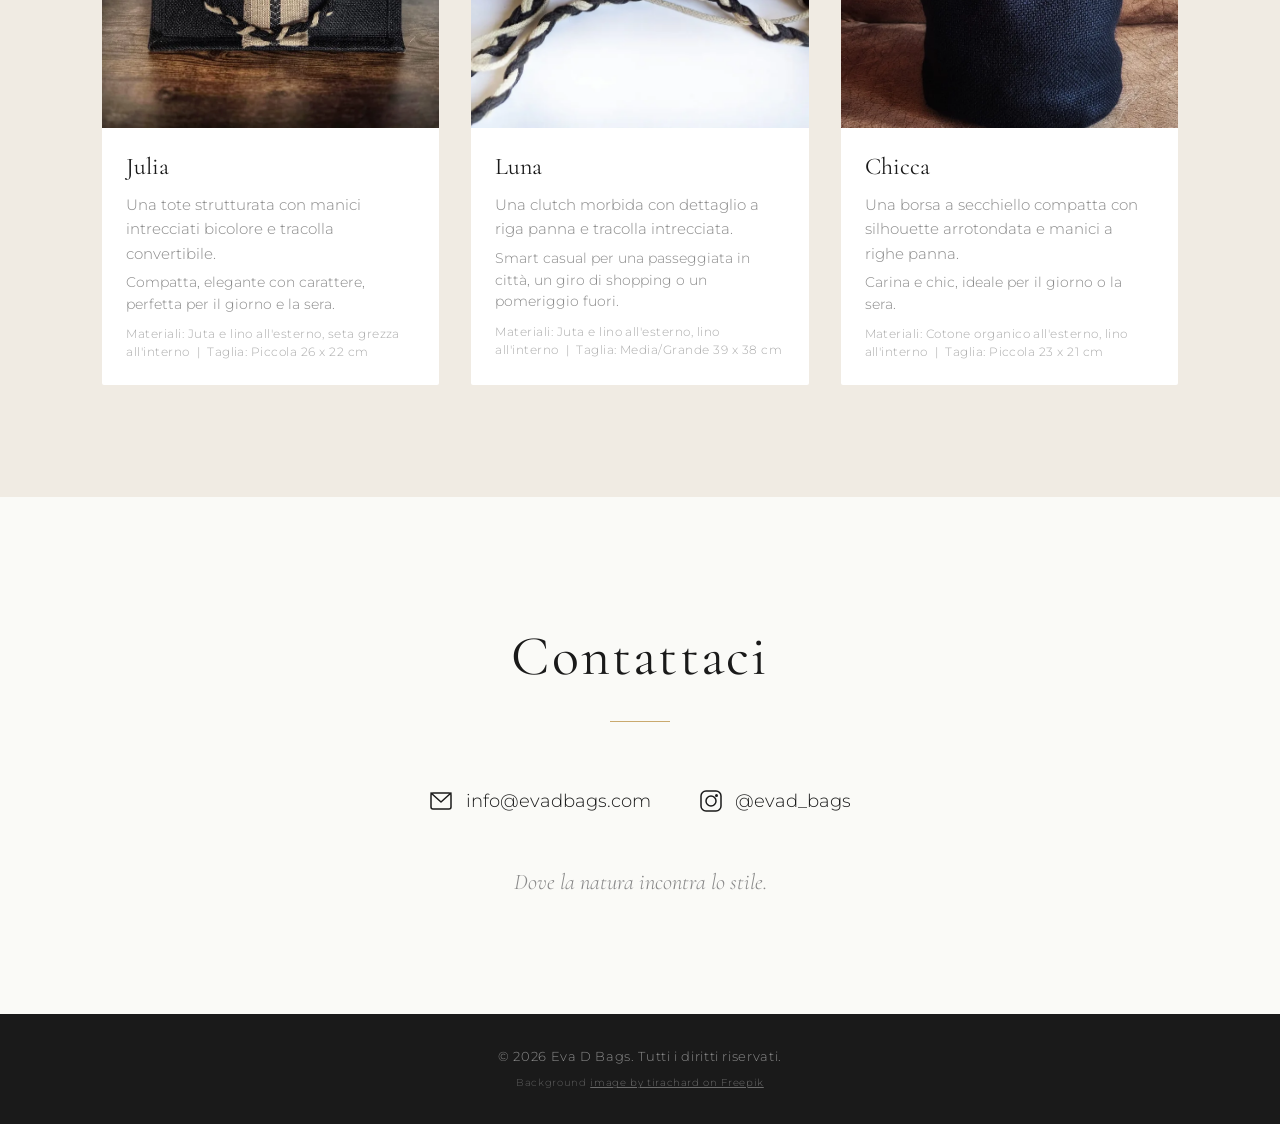
==== commit 9ed87313: "Add copy" ====
--- a/it/index.html
+++ b/it/index.html
@@ -178,6 +178,7 @@
         <div class="bag-card__info">
           <h3 class="bag-card__name">Siena</h3>
           <p class="bag-card__desc">Una borsa a spalla rilassata con tracolle a righe panna e interno spazioso.</p>
+          <p class="bag-card__detail">Elegante e pratica, ideale per lo shopping, le vacanze e i viaggi.</p>
           <p class="bag-card__meta">Materiali: Cotone organico all'esterno, lino all'interno&nbsp;&nbsp;|&nbsp;&nbsp;Taglia: Grande 42 x 35 cm</p>
         </div>
       </div>
@@ -196,6 +197,8 @@
         <div class="bag-card__info">
           <h3 class="bag-card__name">Julia</h3>
           <p class="bag-card__desc">Una tote strutturata con manici intrecciati bicolore e tracolla convertibile.</p>
+          <p class="bag-card__detail">Compatta, elegante con carattere, perfetta per il giorno e la sera.</p>
+          <p class="bag-card__meta">Materiali: Juta e lino all'esterno, seta grezza all'interno&nbsp;&nbsp;|&nbsp;&nbsp;Taglia: Piccola 26 x 22 cm</p>
         </div>
       </div>
 
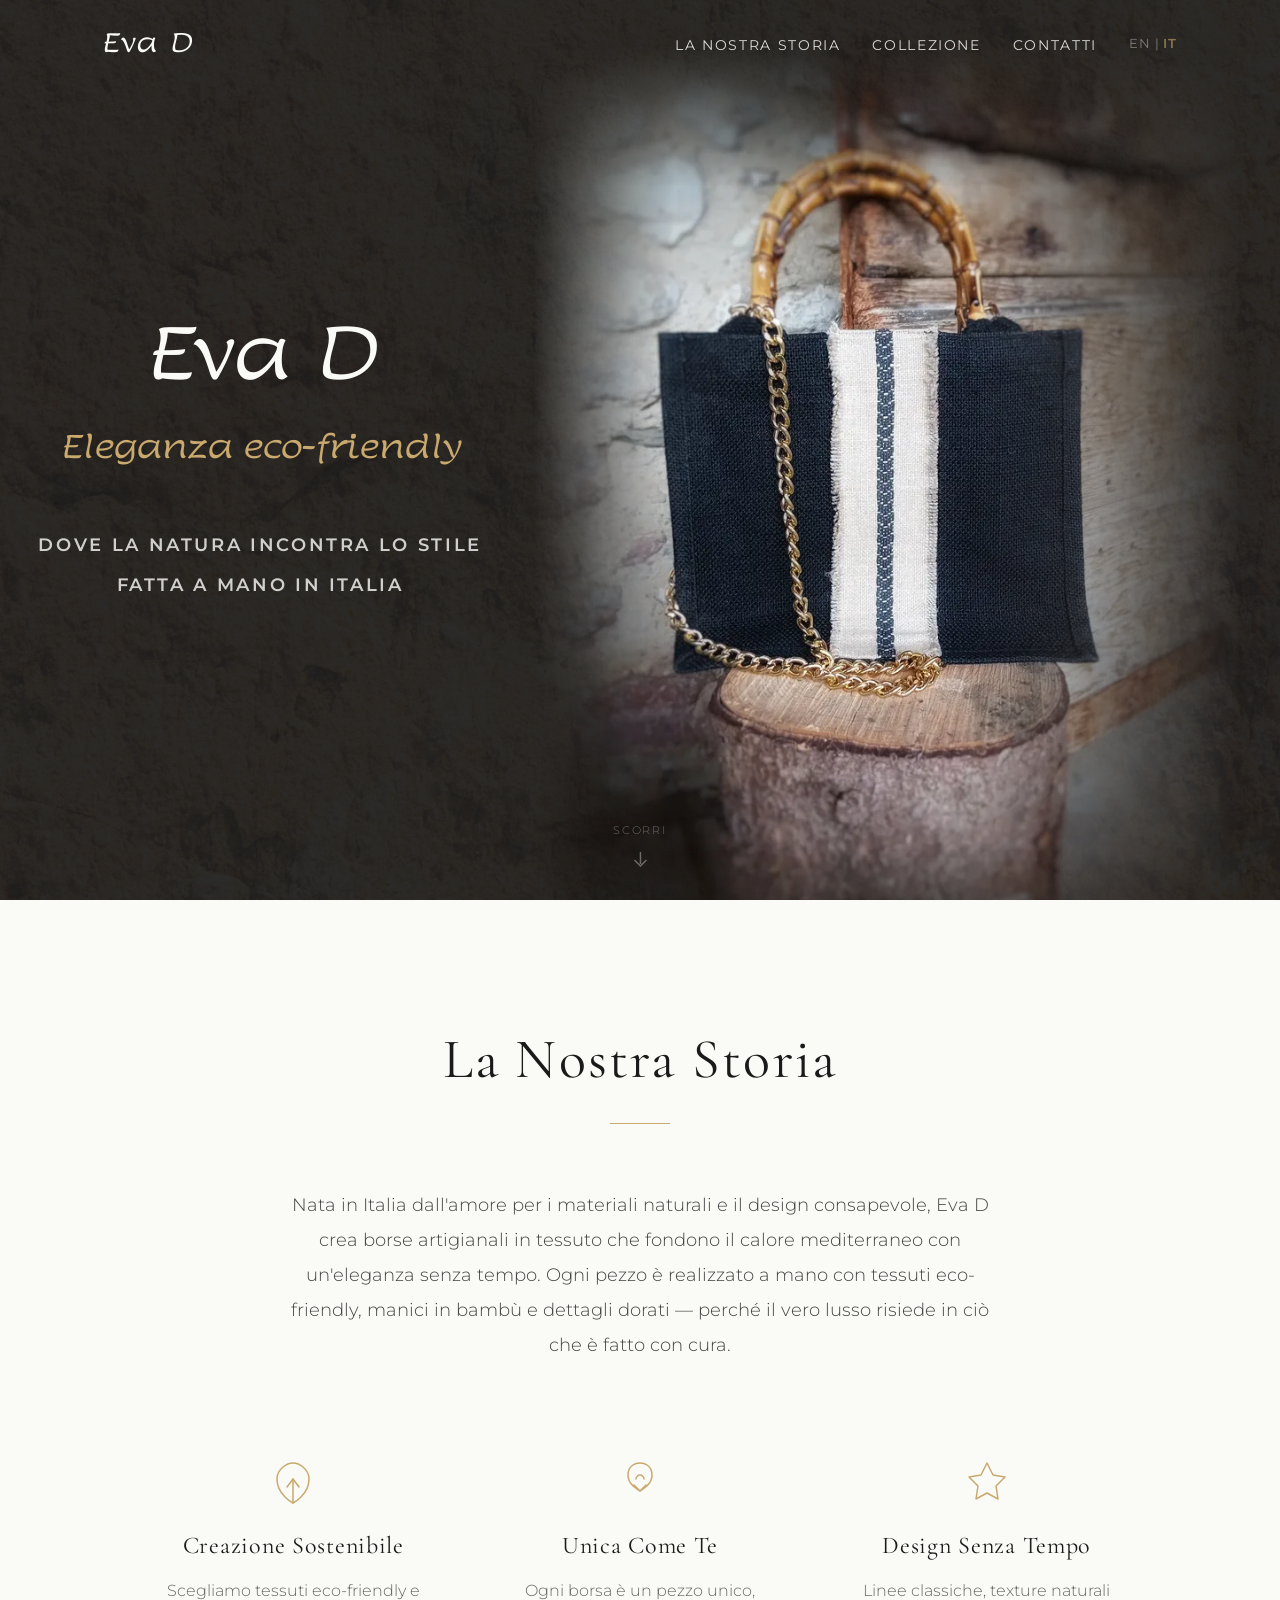
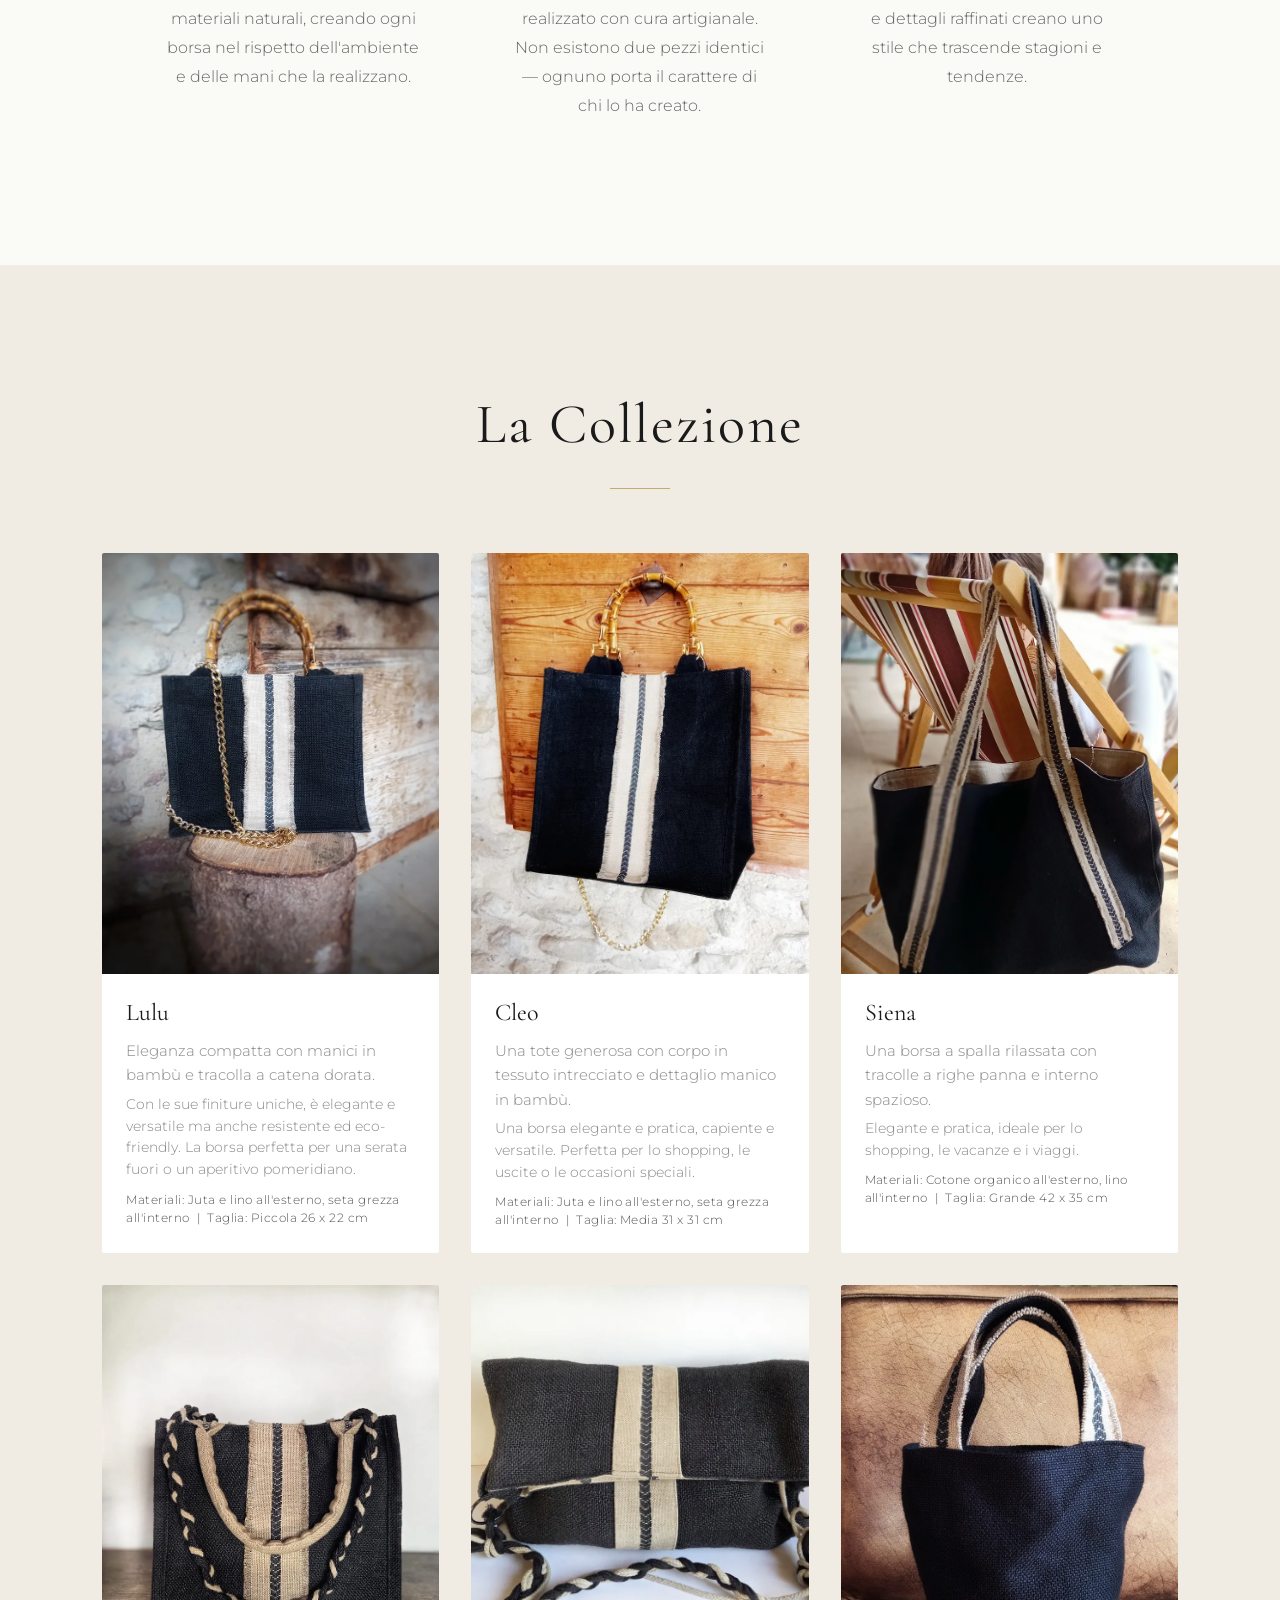
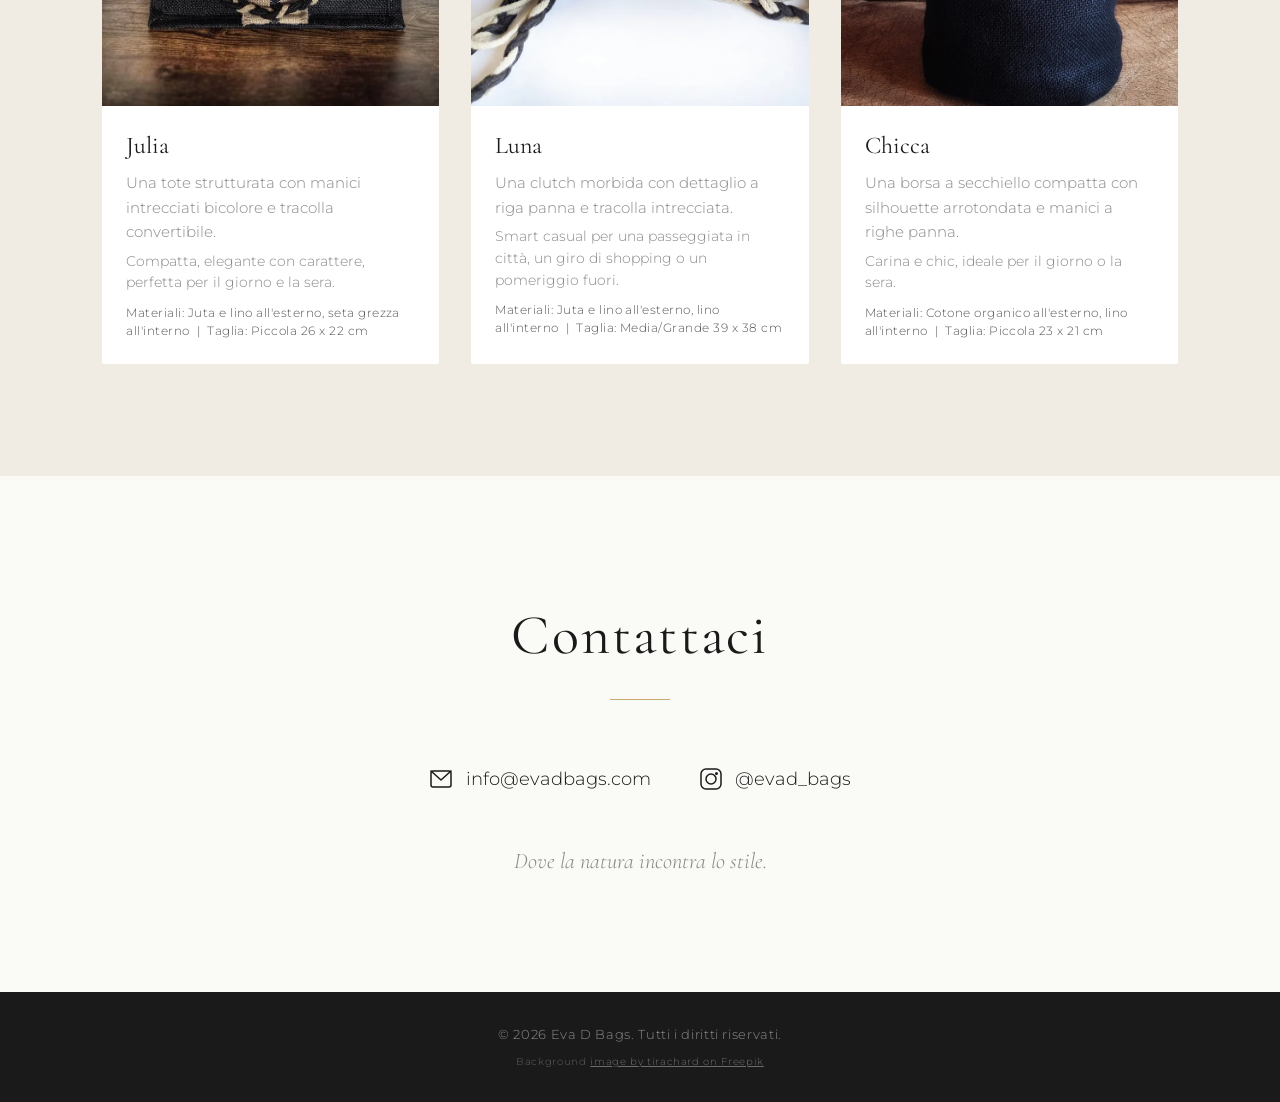
==== commit 0e1b2066: "Updated Cleo bag copy" ====
--- a/it/index.html
+++ b/it/index.html
@@ -159,7 +159,7 @@
         <div class="bag-card__info">
           <h3 class="bag-card__name">Cleo</h3>
           <p class="bag-card__desc">Una tote generosa con corpo in tessuto intrecciato e dettaglio manico in bambù.</p>
-          <p class="bag-card__detail">Con le sue finiture uniche, è elegante e versatile ma anche resistente ed eco-friendly. Perfetta per lo shopping, le uscite o le occasioni speciali.</p>
+          <p class="bag-card__detail">Una borsa elegante e pratica, capiente e versatile. Perfetta per lo shopping, le uscite o le occasioni speciali.</p>
           <p class="bag-card__meta">Materiali: Juta e lino all'esterno, seta grezza all'interno&nbsp;&nbsp;|&nbsp;&nbsp;Taglia: Media 31 x 31 cm</p>
         </div>
       </div>
--- a/css/styles.css
+++ b/css/styles.css
@@ -354,7 +354,7 @@
 }
 .bag-card__meta {
   font-size: 0.75rem;
-  color: #aaa;
+  color: #555;
   letter-spacing: 0.04em;
   margin-top: 0.6rem;
   line-height: 1.5;
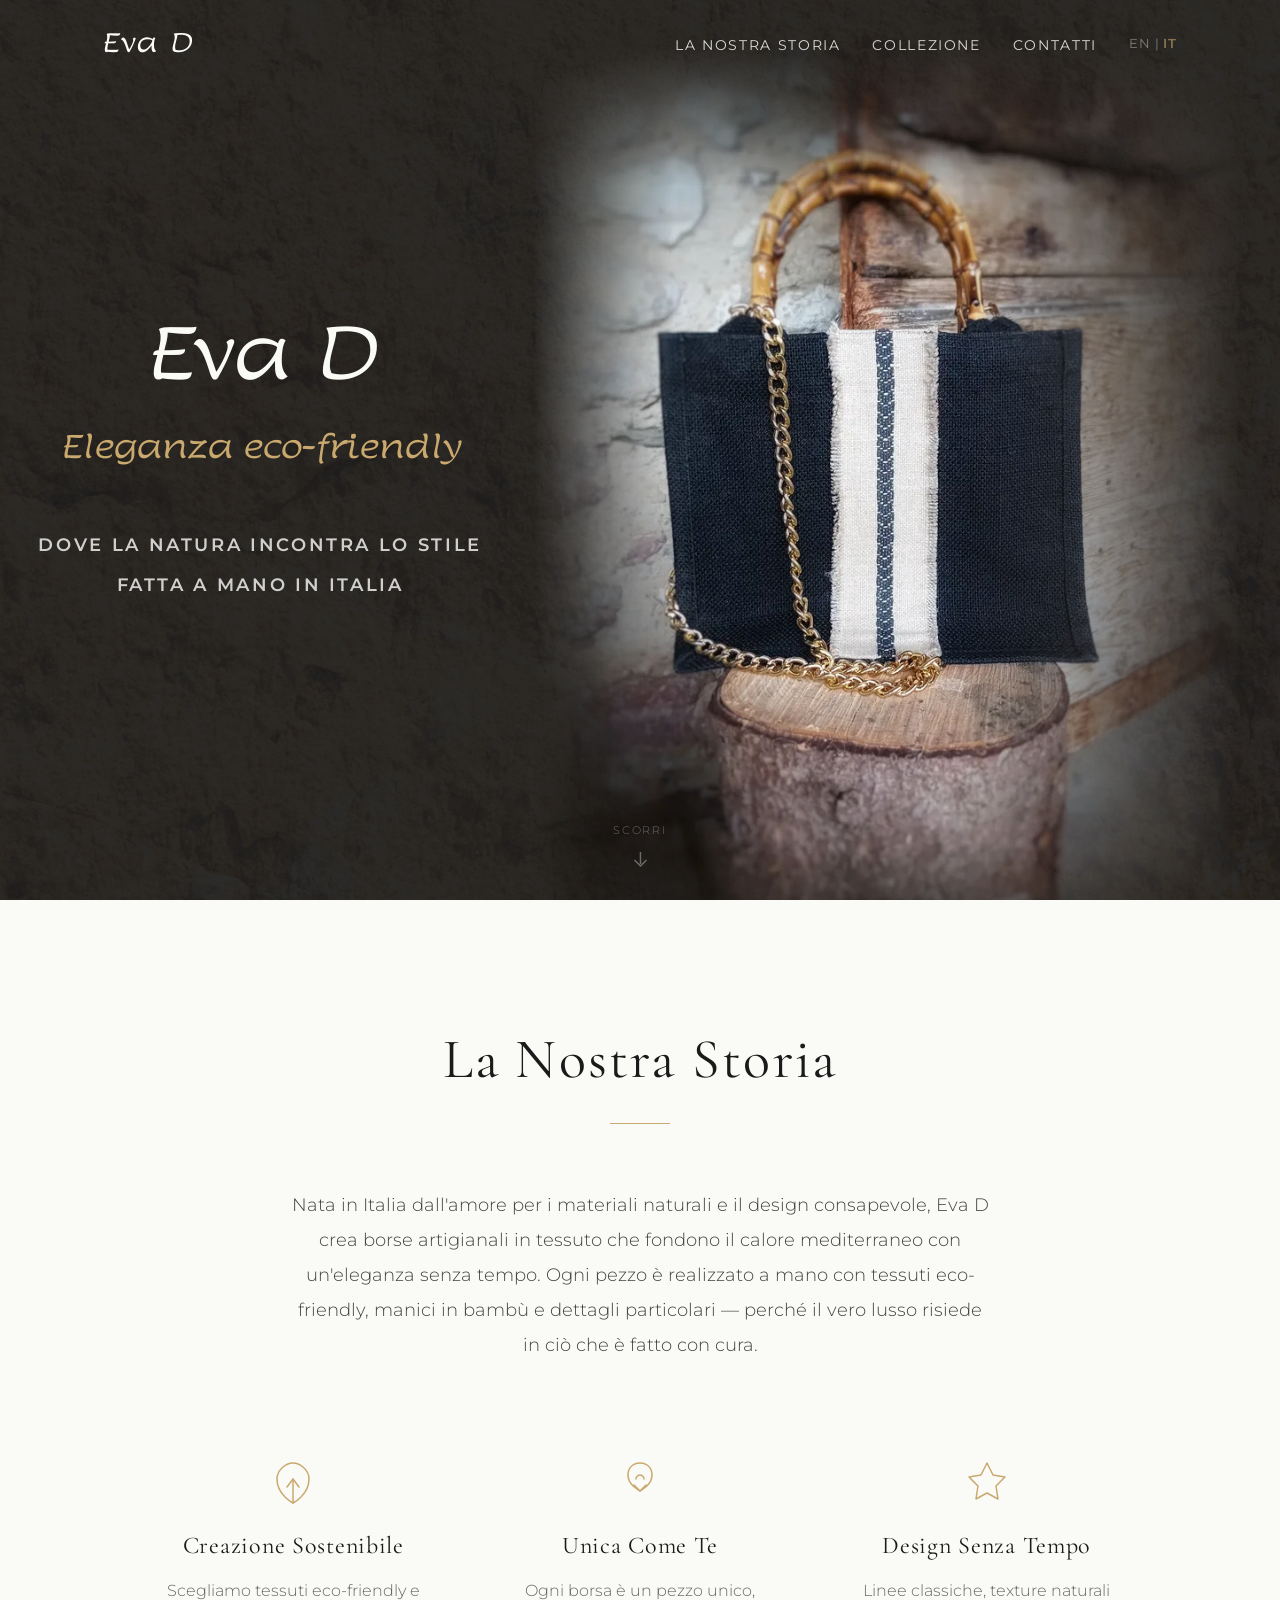
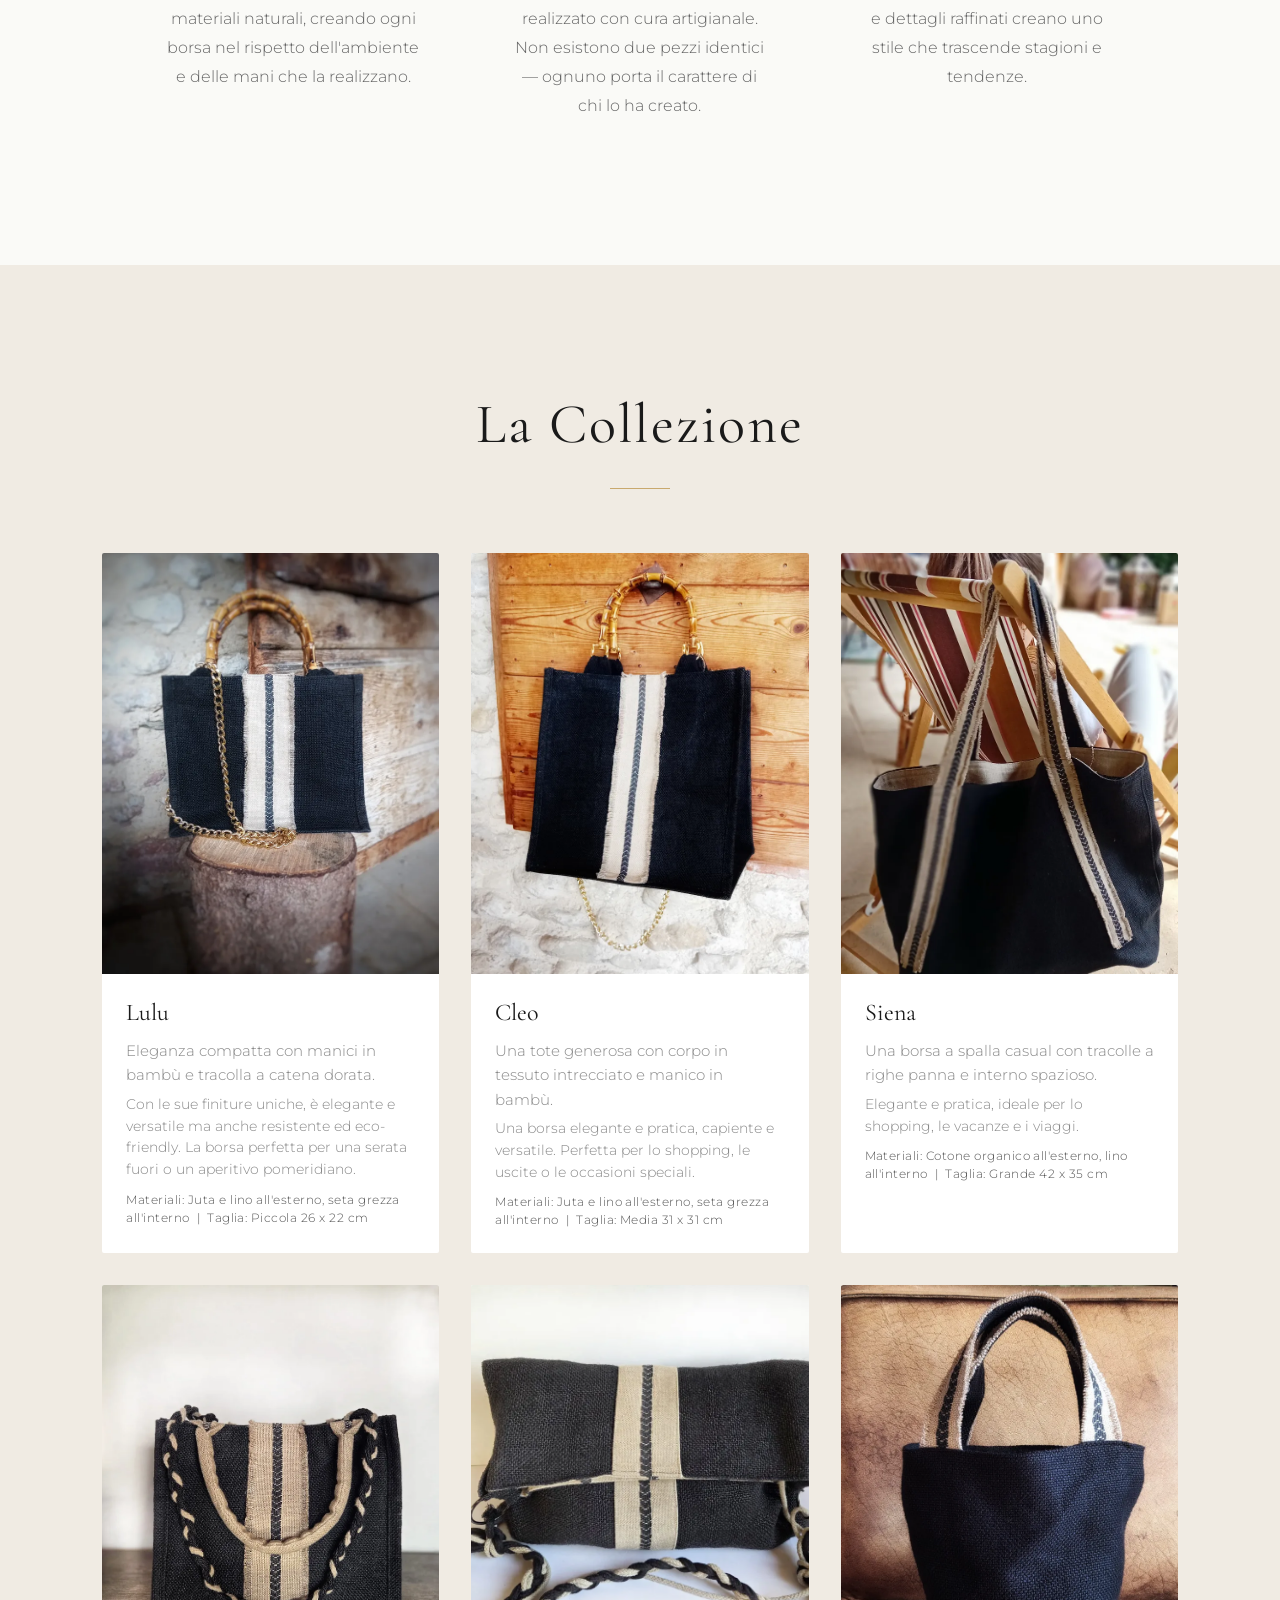
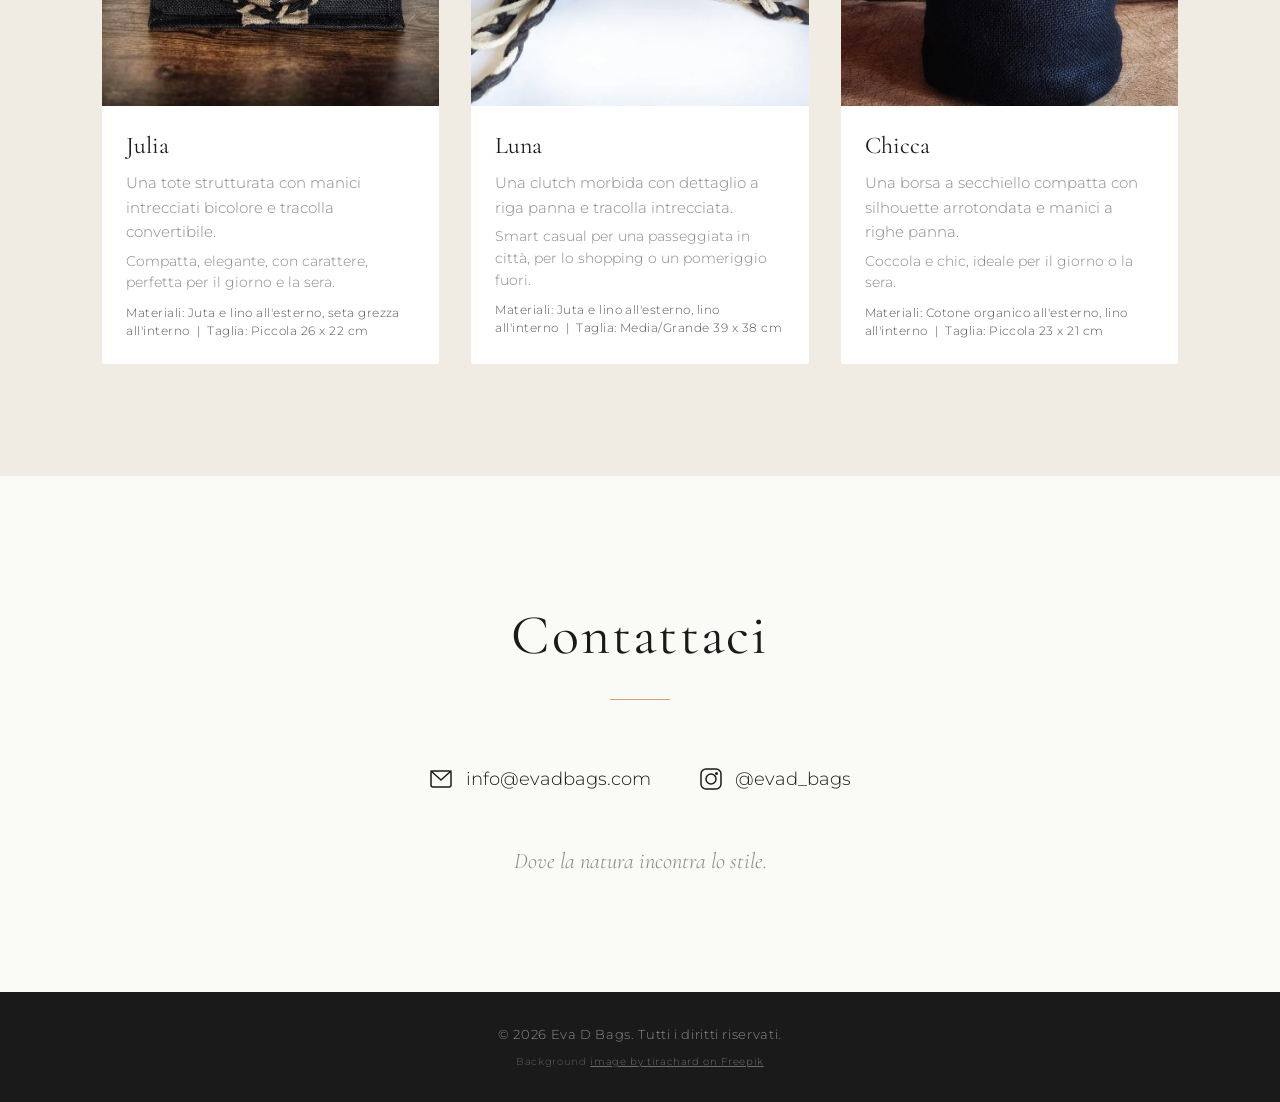
==== commit e3c89d28: "Copy updates, styling, SEO" ====
--- a/it/index.html
+++ b/it/index.html
@@ -5,6 +5,40 @@
   <meta name="viewport" content="width=device-width, initial-scale=1.0">
   <title>Eva D Bags — Eleganza Eco-Friendly, Fatta a Mano in Italia</title>
   <meta name="description" content="Eva D Bags — Borse artigianali in tessuto eco-friendly, fatte a mano in Italia. Manici in bamb&ugrave;, dettagli in catena dorata, design mediterraneo senza tempo.">
+  <link rel="canonical" href="https://www.evadbags.com/it/">
+  <link rel="alternate" hreflang="en" href="https://www.evadbags.com/">
+  <link rel="alternate" hreflang="it" href="https://www.evadbags.com/it/">
+  <link rel="alternate" hreflang="x-default" href="https://www.evadbags.com/">
+  <meta property="og:type" content="website">
+  <meta property="og:url" content="https://www.evadbags.com/it/">
+  <meta property="og:title" content="Eva D Bags — Eleganza Eco-Friendly, Fatta a Mano in Italia">
+  <meta property="og:description" content="Borse artigianali in tessuto eco-friendly, fatte a mano in Italia. Manici in bamb&ugrave;, dettagli in catena dorata, design mediterraneo senza tempo.">
+  <meta property="og:image" content="https://www.evadbags.com/images/og-image.jpg">
+  <meta property="og:image:width" content="1200">
+  <meta property="og:image:height" content="630">
+  <meta property="og:locale" content="it_IT">
+  <meta property="og:locale:alternate" content="en_GB">
+  <meta name="twitter:card" content="summary_large_image">
+  <meta name="twitter:title" content="Eva D Bags — Eleganza Eco-Friendly, Fatta a Mano in Italia">
+  <meta name="twitter:description" content="Borse artigianali in tessuto eco-friendly, fatte a mano in Italia. Manici in bamb&ugrave;, dettagli in catena dorata, design mediterraneo senza tempo.">
+  <meta name="twitter:image" content="https://www.evadbags.com/images/og-image.jpg">
+  <meta name="theme-color" content="#FAFAF7">
+  <link rel="icon" type="image/x-icon" href="/images/favicon.ico">
+  <link rel="icon" type="image/png" sizes="32x32" href="/images/favicon-32x32.png">
+  <link rel="icon" type="image/png" sizes="16x16" href="/images/favicon-16x16.png">
+  <link rel="apple-touch-icon" sizes="180x180" href="/images/apple-touch-icon.png">
+  <script type="application/ld+json">
+  {
+    "@context": "https://schema.org",
+    "@type": "Organization",
+    "name": "Eva D Bags",
+    "url": "https://www.evadbags.com",
+    "logo": "https://www.evadbags.com/images/apple-touch-icon.png",
+    "description": "Borse artigianali in tessuto eco-friendly, fatte a mano in Italia.",
+    "email": "info@evadbags.com",
+    "sameAs": ["https://instagram.com/evad_bags"]
+  }
+  </script>
   <link rel="preconnect" href="https://fonts.googleapis.com">
   <link rel="preconnect" href="https://fonts.gstatic.com" crossorigin>
   <link href="https://fonts.googleapis.com/css2?family=Cormorant+Garamond:ital,wght@0,300;0,400;0,500;1,300;1,400&family=Lumanosimo&family=Montserrat:wght@300;400;600&display=swap" rel="stylesheet">
@@ -77,7 +111,7 @@
     <p class="intro fade-in">
       Nata in Italia dall'amore per i materiali naturali e il design consapevole, Eva D crea borse artigianali in tessuto
       che fondono il calore mediterraneo con un'eleganza senza tempo. Ogni pezzo &egrave; realizzato a mano con tessuti eco-friendly,
-      manici in bamb&ugrave; e dettagli dorati &mdash; perch&eacute; il vero lusso risiede in ci&ograve; che &egrave; fatto con cura.
+      manici in bamb&ugrave; e dettagli particolari &mdash; perch&eacute; il vero lusso risiede in ci&ograve; che &egrave; fatto con cura.
     </p>
 
     <div class="benefits fade-in">
@@ -158,7 +192,7 @@
         </div>
         <div class="bag-card__info">
           <h3 class="bag-card__name">Cleo</h3>
-          <p class="bag-card__desc">Una tote generosa con corpo in tessuto intrecciato e dettaglio manico in bambù.</p>
+          <p class="bag-card__desc">Una tote generosa con corpo in tessuto intrecciato e manico in bambù.</p>
           <p class="bag-card__detail">Una borsa elegante e pratica, capiente e versatile. Perfetta per lo shopping, le uscite o le occasioni speciali.</p>
           <p class="bag-card__meta">Materiali: Juta e lino all'esterno, seta grezza all'interno&nbsp;&nbsp;|&nbsp;&nbsp;Taglia: Media 31 x 31 cm</p>
         </div>
@@ -177,7 +211,7 @@
         </div>
         <div class="bag-card__info">
           <h3 class="bag-card__name">Siena</h3>
-          <p class="bag-card__desc">Una borsa a spalla rilassata con tracolle a righe panna e interno spazioso.</p>
+          <p class="bag-card__desc">Una borsa a spalla casual con tracolle a righe panna e interno spazioso.</p>
           <p class="bag-card__detail">Elegante e pratica, ideale per lo shopping, le vacanze e i viaggi.</p>
           <p class="bag-card__meta">Materiali: Cotone organico all'esterno, lino all'interno&nbsp;&nbsp;|&nbsp;&nbsp;Taglia: Grande 42 x 35 cm</p>
         </div>
@@ -197,7 +231,7 @@
         <div class="bag-card__info">
           <h3 class="bag-card__name">Julia</h3>
           <p class="bag-card__desc">Una tote strutturata con manici intrecciati bicolore e tracolla convertibile.</p>
-          <p class="bag-card__detail">Compatta, elegante con carattere, perfetta per il giorno e la sera.</p>
+          <p class="bag-card__detail">Compatta, elegante, con carattere, perfetta per il giorno e la sera.</p>
           <p class="bag-card__meta">Materiali: Juta e lino all'esterno, seta grezza all'interno&nbsp;&nbsp;|&nbsp;&nbsp;Taglia: Piccola 26 x 22 cm</p>
         </div>
       </div>
@@ -216,7 +250,7 @@
         <div class="bag-card__info">
           <h3 class="bag-card__name">Luna</h3>
           <p class="bag-card__desc">Una clutch morbida con dettaglio a riga panna e tracolla intrecciata.</p>
-          <p class="bag-card__detail">Smart casual per una passeggiata in città, un giro di shopping o un pomeriggio fuori.</p>
+          <p class="bag-card__detail">Smart casual per una passeggiata in città, per lo shopping o un pomeriggio fuori.</p>
           <p class="bag-card__meta">Materiali: Juta e lino all'esterno, lino all'interno&nbsp;&nbsp;|&nbsp;&nbsp;Taglia: Media/Grande 39 x 38 cm</p>
         </div>
       </div>
@@ -235,7 +269,7 @@
         <div class="bag-card__info">
           <h3 class="bag-card__name">Chicca</h3>
           <p class="bag-card__desc">Una borsa a secchiello compatta con silhouette arrotondata e manici a righe panna.</p>
-          <p class="bag-card__detail">Carina e chic, ideale per il giorno o la sera.</p>
+          <p class="bag-card__detail">Coccola e chic, ideale per il giorno o la sera.</p>
           <p class="bag-card__meta">Materiali: Cotone organico all'esterno, lino all'interno&nbsp;&nbsp;|&nbsp;&nbsp;Taglia: Piccola 23 x 21 cm</p>
         </div>
       </div>
--- a/css/styles.css
+++ b/css/styles.css
@@ -135,7 +135,8 @@
   font-size: 1.8rem;
   letter-spacing: 0.08em;
 }
-.mobile-menu .lang-toggle { font-size: 1rem; margin-top: 1rem; }
+.mobile-menu .lang-toggle { font-size: 1rem; margin-top: 1rem; color: #1A1A1A; }
+.mobile-menu .lang-toggle a { font-family: inherit; font-size: inherit; font-weight: inherit; }
 
 /* ===== HERO ===== */
 .hero {
